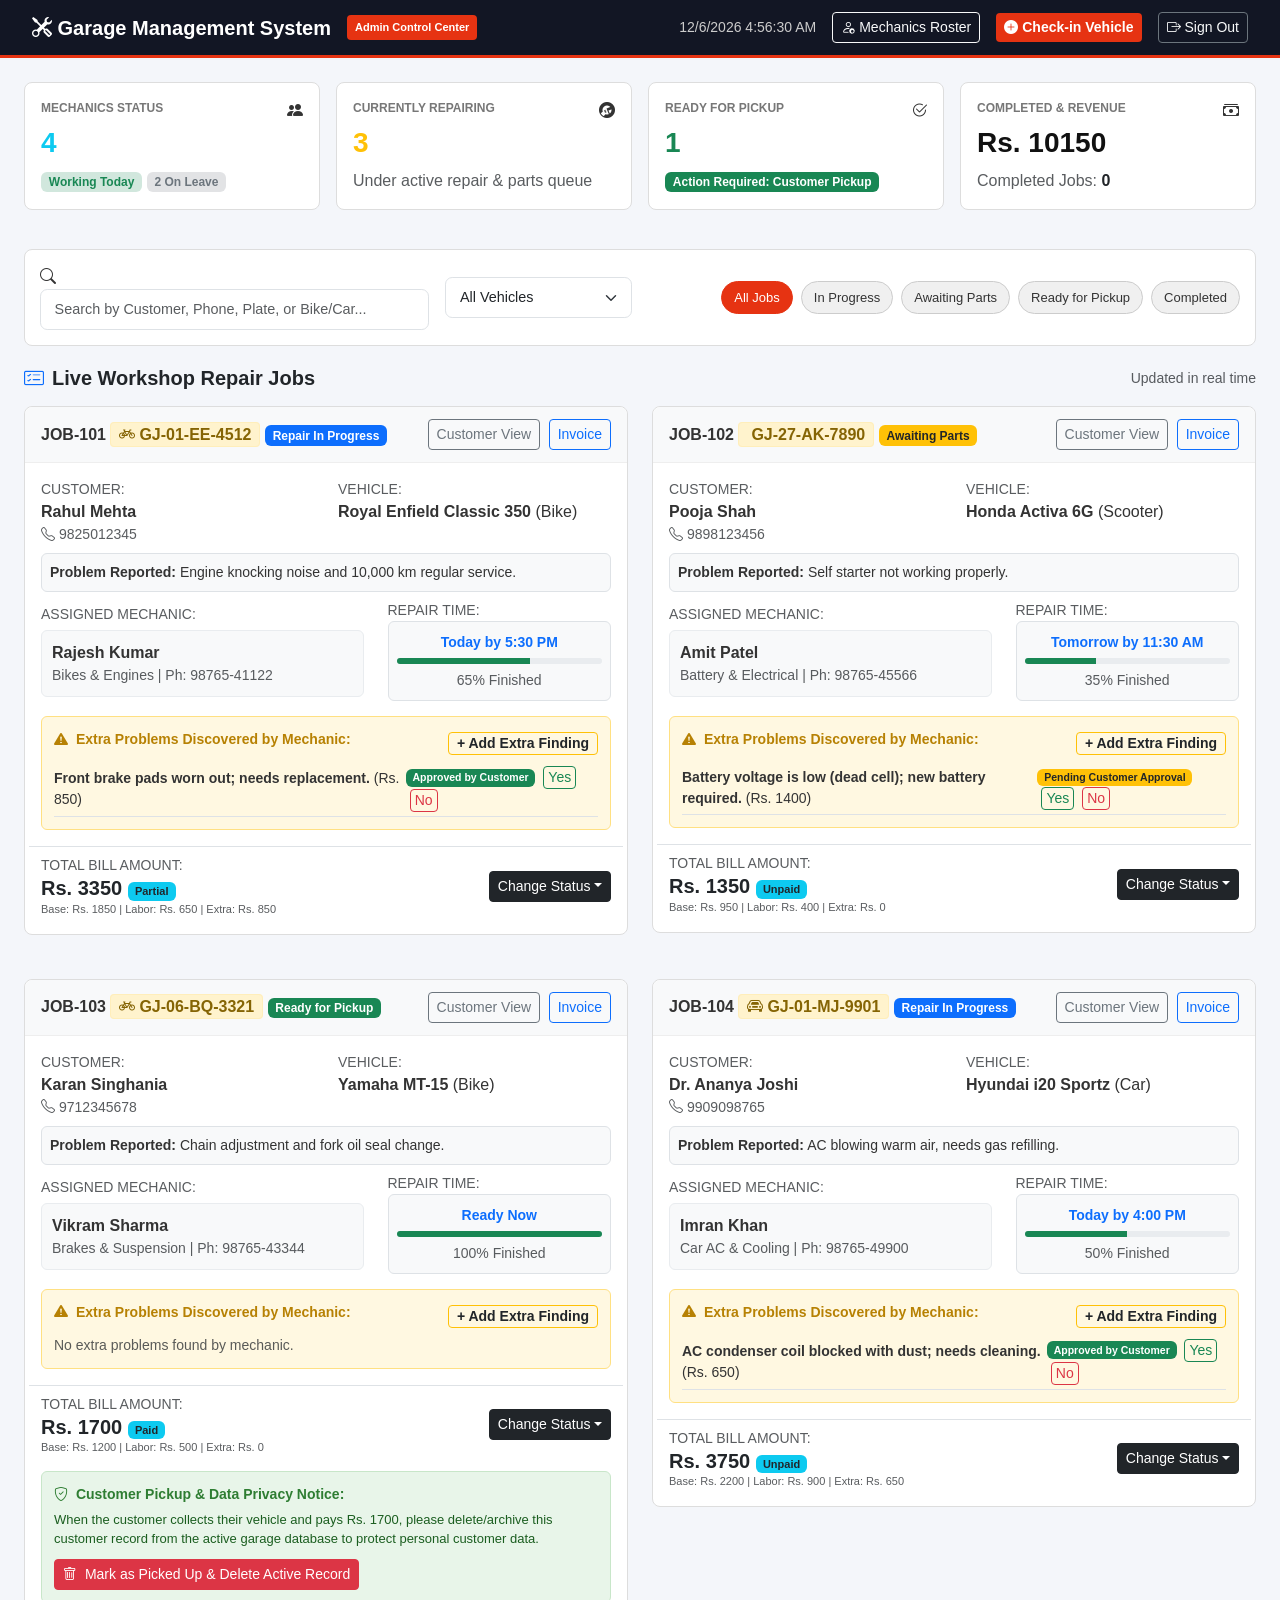
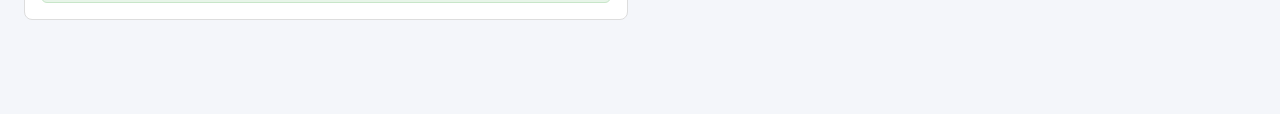
==== admin-dashboard.html @ 76012e6d "Add Admin Dashboard with repair tracking, mechanic roster, inspection findings, and privacy notice" ====
<!DOCTYPE html>
<html lang="en">
<head>
  <meta charset="UTF-8" />
  <meta name="viewport" content="width=device-width, initial-scale=1.0" />
  <title>Admin Dashboard – Garage Management System</title>

  <!-- Bootstrap 5 CSS -->
  <link
    href="https://cdn.jsdelivr.net/npm/bootstrap@5.3.3/dist/css/bootstrap.min.css"
    rel="stylesheet"
    crossorigin="anonymous"
  />
  <!-- Bootstrap Icons -->
  <link
    href="https://cdn.jsdelivr.net/npm/bootstrap-icons@1.11.3/font/bootstrap-icons.min.css"
    rel="stylesheet"
  />

  <!-- Shared Style and Dashboard Custom Style -->
  <link rel="stylesheet" href="style.css" />
  <link rel="stylesheet" href="dashboard.css" />
</head>

<body class="dashboard-body">

  <!-- ════ TOP NAVIGATION ════ -->
  <header class="gms-navbar sticky-top">
    <div class="container-fluid d-flex flex-wrap align-items-center justify-content-between gap-3">
      
      <div class="d-flex align-items-center gap-3">
        <a href="admin-dashboard.html" class="gms-navbar-brand">
          <i class="bi bi-tools" aria-hidden="true"></i>
          <span>Garage Management System</span>
        </a>
        <span class="admin-badge">Admin Control Center</span>
      </div>

      <div class="d-flex align-items-center gap-3 flex-wrap">
        <div class="gms-live-clock" id="liveClock">
          <i class="bi bi-clock me-1"></i>Loading clock...
        </div>

        <button class="btn btn-sm btn-outline-light d-flex align-items-center gap-1" onclick="openMechanicsModal()">
          <i class="bi bi-person-gear"></i>
          <span>Mechanics Roster</span>
        </button>

        <button class="btn btn-sm btn-gms d-flex align-items-center gap-1" data-bs-toggle="modal" data-bs-target="#checkinModal">
          <i class="bi bi-plus-circle-fill"></i>
          <span>Check-in Vehicle</span>
        </button>

        <a href="signin.html" class="btn btn-sm btn-outline-danger text-light border-secondary" title="Sign Out">
          <i class="bi bi-box-arrow-right me-1"></i>Sign Out
        </a>
      </div>

    </div>
  </header>

  <!-- ════ MAIN DASHBOARD CONTENT ════ -->
  <main class="container-fluid px-3 px-md-4 pt-4">

    <!-- ── KPI METRICS ROW ── -->
    <section class="row g-3 mb-4">
      
      <!-- Metric 1: Mechanics on Duty / Leave -->
      <div class="col-12 col-sm-6 col-xl-3">
        <div class="stat-card stat-mechanic">
          <div class="d-flex justify-content-between align-items-start">
            <div>
              <div class="stat-title">Mechanics Status</div>
              <div class="stat-value text-info" id="statMechanicsWorking">0</div>
              <div class="stat-subtext text-muted">
                <span class="badge bg-success-subtle text-success">Working Today</span>
                <span class="badge bg-secondary-subtle text-secondary" id="leaveBadge"><span id="statMechanicsLeave">0</span> On Leave</span>
              </div>
            </div>
            <div class="stat-icon-wrap icon-mechanic">
              <i class="bi bi-people-fill"></i>
            </div>
          </div>
        </div>
      </div>

      <!-- Metric 2: Vehicles Currently Repairing -->
      <div class="col-12 col-sm-6 col-xl-3">
        <div class="stat-card stat-repairing">
          <div class="d-flex justify-content-between align-items-start">
            <div>
              <div class="stat-title">Currently Repairing</div>
              <div class="stat-value text-warning" id="statRepairingCount">0</div>
              <div class="stat-subtext text-muted">
                <span>Under active repair & parts queue</span>
              </div>
            </div>
            <div class="stat-icon-wrap icon-repairing">
              <i class="bi bi-wrench-adjustable-circle-fill"></i>
            </div>
          </div>
        </div>
      </div>

      <!-- Metric 3: Ready for Pickup -->
      <div class="col-12 col-sm-6 col-xl-3">
        <div class="stat-card stat-ready">
          <div class="d-flex justify-content-between align-items-start">
            <div>
              <div class="stat-title">Ready for Pickup</div>
              <div class="stat-value text-success" id="statReadyCount">0</div>
              <div class="stat-subtext text-muted">
                <span class="badge bg-success text-white">Action Required: Customer Pickup</span>
              </div>
            </div>
            <div class="stat-icon-wrap icon-ready">
              <i class="bi bi-check2-circle"></i>
            </div>
          </div>
        </div>
      </div>

      <!-- Metric 4: Completed Jobs & Revenue -->
      <div class="col-12 col-sm-6 col-xl-3">
        <div class="stat-card stat-completed">
          <div class="d-flex justify-content-between align-items-start">
            <div>
              <div class="stat-title">Completed & Revenue</div>
              <div class="stat-value text-purple" id="statTotalRevenue">₹0</div>
              <div class="stat-subtext text-muted">
                <span>Completed Jobs: <strong class="text-dark" id="statCompletedCount">0</strong></span>
              </div>
            </div>
            <div class="stat-icon-wrap icon-completed">
              <i class="bi bi-cash-stack"></i>
            </div>
          </div>
        </div>
      </div>

    </section>

    <!-- ── SEARCH & FILTER CONTROLS ── -->
    <section class="filter-card">
      <div class="row g-3 align-items-center">
        
        <!-- Live Search -->
        <div class="col-12 col-md-5 col-lg-4">
          <div class="search-input-wrap">
            <i class="bi bi-search"></i>
            <input
              type="text"
              id="searchInput"
              class="form-control"
              placeholder="Search by Customer, Phone, Plate, or Bike/Car..."
            />
          </div>
        </div>

        <!-- Vehicle Type Filter -->
        <div class="col-6 col-md-3 col-lg-2">
          <select id="vehicleTypeFilter" class="form-select">
            <option value="all">All Vehicles</option>
            <option value="Bike">Motorcycles / Bikes</option>
            <option value="Scooter">Scooters</option>
            <option value="Car">Cars</option>
          </select>
        </div>

        <!-- Status Filter Pills -->
        <div class="col-12 col-md-12 col-lg-6">
          <div class="d-flex flex-wrap gap-2 justify-content-lg-end">
            <button class="filter-btn active" data-status="all">All Jobs</button>
            <button class="filter-btn" data-status="repairing">In Progress</button>
            <button class="filter-btn" data-status="awaiting-parts">Awaiting Parts</button>
            <button class="filter-btn" data-status="ready">Ready for Pickup</button>
            <button class="filter-btn" data-status="completed">Completed</button>
          </div>
        </div>

      </div>
    </section>

    <!-- ── ACTIVE VEHICLE JOBS GRID ── -->
    <section>
      <div class="d-flex justify-content-between align-items-center mb-3">
        <h5 class="fw-bold text-dark mb-0">
          <i class="bi bi-card-checklist text-primary me-2"></i>Live Workshop Repair Jobs
        </h5>
        <span class="text-muted small">Updated in real time</span>
      </div>

      <div class="row" id="jobsContainer">
        <!-- Rendered dynamically by admin-dashboard.js -->
      </div>
    </section>

  </main>

  <!-- ════ MODAL: CHECK-IN NEW VEHICLE ════ -->
  <div class="modal fade" id="checkinModal" tabindex="-1" aria-labelledby="checkinModalLabel" aria-hidden="true">
    <div class="modal-dialog modal-lg modal-dialog-centered">
      <div class="modal-content">
        <div class="modal-header">
          <h5 class="modal-title fw-bold" id="checkinModalLabel">
            <i class="bi bi-plus-circle me-2 text-danger"></i>Check-in New Vehicle for Service
          </h5>
          <button type="button" class="btn-close" data-bs-dismiss="modal" aria-label="Close"></button>
        </div>
        <form id="newVehicleForm">
          <div class="modal-body p-4">
            
            <h6 class="fw-bold text-muted mb-3 border-bottom pb-2">1. CUSTOMER INFORMATION</h6>
            <div class="row g-3 mb-3">
              <div class="col-md-6">
                <label for="newCustomerName" class="form-label small fw-bold">Customer Full Name <span class="text-danger">*</span></label>
                <input type="text" class="form-control" id="newCustomerName" required placeholder="e.g. Ronak Tank" />
              </div>
              <div class="col-md-6">
                <label for="newCustomerPhone" class="form-label small fw-bold">Mobile Phone Number <span class="text-danger">*</span></label>
                <input type="tel" class="form-control" id="newCustomerPhone" required placeholder="e.g. 9876543210" maxlength="10" />
              </div>
            </div>

            <h6 class="fw-bold text-muted mb-3 border-bottom pb-2 mt-4">2. VEHICLE DETAILS</h6>
            <div class="row g-3 mb-3">
              <div class="col-md-4">
                <label for="newVehicleType" class="form-label small fw-bold">Vehicle Type <span class="text-danger">*</span></label>
                <select id="newVehicleType" class="form-select" required>
                  <option value="Bike">Motorcycle / Bike</option>
                  <option value="Scooter">Scooter</option>
                  <option value="Car">Car</option>
                </select>
              </div>
              <div class="col-md-4">
                <label for="newVehicleModel" class="form-label small fw-bold">Model & Make <span class="text-danger">*</span></label>
                <input type="text" class="form-control" id="newVehicleModel" required placeholder="e.g. Bajaj Pulsar NS200" />
              </div>
              <div class="col-md-4">
                <label for="newPlateNumber" class="form-label small fw-bold">Registration / Plate No. <span class="text-danger">*</span></label>
                <input type="text" class="form-control text-uppercase" id="newPlateNumber" required placeholder="e.g. GJ-01-AB-1234" />
              </div>
            </div>

            <div class="mb-3">
              <label for="newReportedIssue" class="form-label small fw-bold">Customer Reported Problem / Request <span class="text-danger">*</span></label>
              <textarea class="form-control" id="newReportedIssue" rows="2" required placeholder="Describe issue: e.g. Engine oil change, brake squeaking, general service..."></textarea>
            </div>

            <h6 class="fw-bold text-muted mb-3 border-bottom pb-2 mt-4">3. ASSIGN MECHANIC & ESTIMATES</h6>
            <div class="row g-3">
              <div class="col-md-6">
                <label for="mechanicSelect" class="form-label small fw-bold">Assign Dedicated Mechanic <span class="text-danger">*</span></label>
                <select id="mechanicSelect" class="form-select" required>
                  <!-- Populated dynamically -->
                </select>
              </div>
              <div class="col-md-6">
                <label for="newEstimatedDuration" class="form-label small fw-bold">Estimated Delivery Time / Date</label>
                <input type="text" class="form-control" id="newEstimatedDuration" placeholder="e.g. Today by 6:00 PM, Tomorrow 12 PM" />
              </div>
              <div class="col-md-6">
                <label for="newBaseCost" class="form-label small fw-bold">Estimated Parts / Service Base Cost (₹)</label>
                <input type="number" class="form-control" id="newBaseCost" value="800" min="0" />
              </div>
              <div class="col-md-6">
                <label for="newLaborCost" class="form-label small fw-bold">Estimated Labor Charges (₹)</label>
                <input type="number" class="form-control" id="newLaborCost" value="350" min="0" />
              </div>
            </div>

          </div>
          <div class="modal-footer bg-light">
            <button type="button" class="btn btn-secondary" data-bs-dismiss="modal">Cancel</button>
            <button type="submit" class="btn btn-gms">
              <i class="bi bi-check-circle me-1"></i>Check-in & Assign Job
            </button>
          </div>
        </form>
      </div>
    </div>
  </div>

  <!-- ════ MODAL: ADD UNEXPECTED MECHANIC FINDING (Requirement 2) ════ -->
  <div class="modal fade" id="addIssueModal" tabindex="-1" aria-labelledby="addIssueModalLabel" aria-hidden="true">
    <div class="modal-dialog modal-dialog-centered">
      <div class="modal-content">
        <div class="modal-header">
          <h5 class="modal-title fw-bold" id="addIssueModalLabel">
            <i class="bi bi-exclamation-triangle-fill text-warning me-2"></i>Report Extra Problem Discovered by Mechanic
          </h5>
          <button type="button" class="btn-close" data-bs-dismiss="modal" aria-label="Close"></button>
        </div>
        <form id="addIssueForm">
          <div class="modal-body p-4">
            <div class="alert alert-warning small mb-3">
              <strong>Notice:</strong> This feature allows you to notify the customer of unexpected defects found during inspection (not originally requested by customer).
            </div>

            <div class="mb-3">
              <small class="text-muted d-block">FOR JOB ID:</small>
              <span class="badge bg-dark fs-6" id="issueJobIdDisplay">JOB-101</span>
            </div>

            <div class="mb-3">
              <label for="issueDescription" class="form-label small fw-bold">Discovered Defect / Problem Description <span class="text-danger">*</span></label>
              <textarea class="form-control" id="issueDescription" rows="3" required placeholder="e.g. Front fork oil seal leaking; Rear tire puncture discovered; Clutch plates worn..."></textarea>
            </div>

            <div class="mb-3">
              <label for="issueCost" class="form-label small fw-bold">Estimated Additional Cost (₹)</label>
              <input type="number" class="form-control" id="issueCost" placeholder="e.g. 650" required min="0" />
            </div>

            <div class="mb-3">
              <label for="issueApproval" class="form-label small fw-bold">Customer Approval Status</label>
              <select id="issueApproval" class="form-select">
                <option value="pending">Pending Customer Approval</option>
                <option value="approved">Approved by Customer</option>
                <option value="declined">Customer Declined</option>
              </select>
            </div>

          </div>
          <div class="modal-footer bg-light">
            <button type="button" class="btn btn-secondary" data-bs-dismiss="modal">Cancel</button>
            <button type="submit" class="btn btn-warning fw-bold">
              <i class="bi bi-save me-1"></i>Save Inspection Finding
            </button>
          </div>
        </form>
      </div>
    </div>
  </div>

  <!-- ════ MODAL: MECHANICS ROSTER (Requirement 3) ════ -->
  <div class="modal fade" id="mechanicsModal" tabindex="-1" aria-labelledby="mechanicsModalLabel" aria-hidden="true">
    <div class="modal-dialog modal-lg modal-dialog-centered">
      <div class="modal-content">
        <div class="modal-header">
          <h5 class="modal-title fw-bold" id="mechanicsModalLabel">
            <i class="bi bi-people-fill text-info me-2"></i>Garage Mechanics Management & Duty Status
          </h5>
          <button type="button" class="btn-close" data-bs-dismiss="modal" aria-label="Close"></button>
        </div>
        <div class="modal-body p-4">
          <p class="text-muted small mb-3">
            Track which mechanics are currently available on the workshop floor vs those on leave. You can toggle their status at any time.
          </p>
          <div class="table-responsive">
            <table class="table align-middle">
              <thead class="table-light">
                <tr>
                  <th>Mechanic</th>
                  <th>Specialty</th>
                  <th>Duty Status</th>
                  <th>Current Load</th>
                  <th class="text-end">Action</th>
                </tr>
              </thead>
              <tbody id="mechanicsListContainer">
                <!-- Populated dynamically -->
              </tbody>
            </table>
          </div>
        </div>
        <div class="modal-footer bg-light">
          <button type="button" class="btn btn-secondary" data-bs-dismiss="modal">Close</button>
        </div>
      </div>
    </div>
  </div>

  <!-- ════ MODAL: INVOICE GENERATOR (Requirement 5) ════ -->
  <div class="modal fade" id="invoiceModal" tabindex="-1" aria-labelledby="invoiceModalLabel" aria-hidden="true">
    <div class="modal-dialog modal-lg modal-dialog-centered">
      <div class="modal-content">
        <div class="modal-header">
          <h5 class="modal-title fw-bold" id="invoiceModalLabel">
            <i class="bi bi-receipt text-danger me-2"></i>Repair Bill & Invoice Summary
          </h5>
          <button type="button" class="btn-close" data-bs-dismiss="modal" aria-label="Close"></button>
        </div>
        <div class="modal-body p-4" id="invoiceModalContent">
          <!-- Populated dynamically -->
        </div>
        <div class="modal-footer bg-light">
          <button type="button" class="btn btn-secondary" data-bs-dismiss="modal">Close</button>
          <button type="button" class="btn btn-dark" onclick="window.print()">
            <i class="bi bi-printer me-1"></i>Print Invoice
          </button>
        </div>
      </div>
    </div>
  </div>

  <!-- ════ MODAL: CUSTOMER VIEW PREVIEW ════ -->
  <div class="modal fade" id="customerViewModal" tabindex="-1" aria-labelledby="customerViewModalLabel" aria-hidden="true">
    <div class="modal-dialog modal-dialog-centered">
      <div class="modal-content">
        <div class="modal-header">
          <h5 class="modal-title fw-bold" id="customerViewModalLabel">
            <i class="bi bi-phone text-primary me-2"></i>Customer Live Tracking View
          </h5>
          <button type="button" class="btn-close" data-bs-dismiss="modal" aria-label="Close"></button>
        </div>
        <div class="modal-body p-4 bg-light" id="customerViewContent">
          <!-- Populated dynamically -->
        </div>
        <div class="modal-footer bg-light">
          <button type="button" class="btn btn-secondary" data-bs-dismiss="modal">Close Preview</button>
        </div>
      </div>
    </div>
  </div>

  <!-- Bootstrap 5 JS Bundle -->
  <script
    src="https://cdn.jsdelivr.net/npm/bootstrap@5.3.3/dist/js/bootstrap.bundle.min.js"
    crossorigin="anonymous"
  ></script>

  <!-- Admin Dashboard Logic -->
  <script src="admin-dashboard.js"></script>

</body>
</html>
---- style.css ----
/* ================================================================
   style.css — Garage Management System
   Shared stylesheet for signup.html and signin.html
   ================================================================

   TABLE OF CONTENTS
   -----------------
   1.  Design Tokens (CSS Variables)
   2.  Base / Body
   3.  Hero Banner
   4.  Accent Bar
   5.  Card
   6.  Form Controls (labels, inputs, selects)
   7.  Eye Toggle Button (show/hide password)
   8.  Primary Button (.btn-gms-primary)
   9.  Checkbox Styles
   10. Inline Validation (field-invalid / field-valid)
   11. Success Screen (.gms-success)
   12. Section Divider Label         [signup only]
   13. Role Pill Selector            [signup only]
   14. Role Description Box          [signup only]
   15. Sign-in Footer Link           [signup only]
   16. Card Title & Subtitle         [signin only]
   17. Role Tab Switcher             [signin only]
   18. Divider ("or" line)           [signin only]
   19. Forgot Password Link          [signin only]
   20. Sign-up Footer Link           [signin only]
   21. Error Alert Banner            [signin only]
   22. Success Icon Colours          [signin only]
   23. Page Footer                   [signin only]
   24. Responsive Overrides
================================================================ */


/* ================================================================
   1. DESIGN TOKENS
   All brand colours and shared values in one place.
   Change a value here and it updates everywhere.
================================================================ */
:root {
  --gms-primary:    #e63312;            /* engine-red – main brand colour   */
  --gms-primary-dk: #b5250d;            /* darker red for hover states       */
  --gms-dark:       #1a1a2e;            /* deep navy – hero background       */
  --gms-surface:    #f4f6f9;            /* light grey page background        */
  --gms-card:       #ffffff;            /* white card background             */
  --gms-muted:      #6c757d;            /* muted grey for helper text        */
  --gms-border:     #dee2e6;            /* default input border colour       */
  --gms-focus:      rgba(230, 51, 18, 0.25); /* red focus ring shadow       */
}


/* ================================================================
   2. BASE / BODY
================================================================ */
body {
  background-color: var(--gms-surface);
  font-family: 'Segoe UI', system-ui, -apple-system, sans-serif;
  min-height: 100vh;
  display: flex;
  flex-direction: column;
}


/* ================================================================
   3. HERO BANNER
   Full-width dark gradient header shown on both pages.
================================================================ */
.gms-hero {
  background: linear-gradient(135deg, var(--gms-dark) 0%, #16213e 60%, #0f3460 100%);
  color: #fff;
  padding: 2.5rem 1rem 2rem;
  text-align: center;
  position: relative;
  overflow: hidden;
}

/* Subtle tyre-tread diagonal texture overlay */
.gms-hero::before {
  content: '';
  position: absolute;
  inset: 0;
  background-image: repeating-linear-gradient(
    45deg,
    rgba(255,255,255,.03) 0px,
    rgba(255,255,255,.03) 2px,
    transparent 2px,
    transparent 12px
  );
  pointer-events: none;
}

.gms-hero .gms-logo-icon {
  font-size: 3rem;
  color: var(--gms-primary);
  filter: drop-shadow(0 2px 6px rgba(230,51,18,.4));
}

.gms-hero h1 {
  font-size: 1.75rem;
  font-weight: 700;
  letter-spacing: .5px;
  margin-bottom: .35rem;
}

.gms-hero p {
  font-size: .95rem;
  color: rgba(255,255,255,.75);
  margin-bottom: 0;
}


/* ================================================================
   4. ACCENT BAR
   Thin red gradient strip that sits directly below the hero.
================================================================ */
.gms-accent-bar {
  height: 4px;
  background: linear-gradient(90deg, var(--gms-primary), #ff6b47);
}


/* ================================================================
   5. CARD
   White rounded panel that wraps the form content.
================================================================ */
.gms-card {
  background: var(--gms-card);
  border-radius: .75rem;
  box-shadow: 0 4px 24px rgba(0,0,0,.09);
  padding: 2.25rem 2rem;
}


/* ================================================================
   6. FORM CONTROLS
   Overrides Bootstrap defaults with brand focus ring and sizing.
================================================================ */
.form-label {
  font-size: .875rem;
  font-weight: 600;
  color: #343a40;
  margin-bottom: .3rem;
}

.form-control,
.form-select {
  border-color: var(--gms-border);
  border-radius: .45rem;
  font-size: .9rem;
  padding: .55rem .85rem;
  transition: border-color .2s, box-shadow .2s;
}

/* Brand-coloured focus ring */
.form-control:focus,
.form-select:focus {
  border-color: var(--gms-primary);
  box-shadow: 0 0 0 3px var(--gms-focus);
  outline: none;
}

/* Keep focused input on top of the eye-button inside input-group */
.input-group .form-control:focus {
  z-index: 3;
}


/* ================================================================
   7. EYE TOGGLE BUTTON
   The show/hide password button attached to password inputs.
================================================================ */
.btn-eye {
  border: 1px solid var(--gms-border);
  border-left: none;
  background: #fff;
  color: var(--gms-muted);
  border-radius: 0 .45rem .45rem 0;
  padding: 0 .75rem;
  cursor: pointer;
  transition: color .2s;
}

.btn-eye:hover { color: var(--gms-primary); }

.btn-eye:focus {
  outline: 2px solid var(--gms-primary);
  outline-offset: 1px;
  z-index: 4;
}


/* ================================================================
   8. PRIMARY BUTTON (.btn-gms-primary)
   Used for "Create Account" and "Sign In" submit buttons.
================================================================ */
.btn-gms-primary {
  background: var(--gms-primary);
  border: none;
  color: #fff;
  font-weight: 700;
  letter-spacing: .4px;
  padding: .7rem 1.5rem;
  border-radius: .45rem;
  transition: background .2s, transform .1s, box-shadow .2s;
  width: 100%;
  display: block;
  text-align: center;
}

.btn-gms-primary:hover {
  background: var(--gms-primary-dk);
  box-shadow: 0 4px 14px rgba(230,51,18,.35);
  transform: translateY(-1px);
}

.btn-gms-primary:active {
  transform: translateY(0);
}

.btn-gms-primary:focus-visible {
  outline: 3px solid var(--gms-focus);
  outline-offset: 2px;
}

.btn-gms-primary:disabled {
  background: #ccc;
  cursor: not-allowed;
  box-shadow: none;
  transform: none;
}


/* ================================================================
   9. CHECKBOX STYLES
   Applied to Terms checkbox (signup) and Remember Me (signin).
================================================================ */
.form-check-input:checked {
  background-color: var(--gms-primary);
  border-color: var(--gms-primary);
}

.form-check-input:focus {
  box-shadow: 0 0 0 3px var(--gms-focus);
}


/* ================================================================
   10. INLINE VALIDATION
   .field-invalid — shows error message, red border
   .field-valid   — shows green border on success
================================================================ */
.invalid-feedback {
  font-size: .8rem;
  display: none;           /* hidden by default, JS adds .field-invalid */
}

/* Show error message */
.field-invalid .invalid-feedback  { display: block; }

/* Red borders on invalid fields */
.field-invalid .form-control,
.field-invalid .form-select       { border-color: #dc3545; }
.field-invalid .btn-eye           { border-color: #dc3545; }
.field-invalid .form-check-input  { border-color: #dc3545; }

/* Green border on valid fields */
.field-valid .form-control,
.field-valid .form-select         { border-color: #198754; }


/* ================================================================
   11. SUCCESS SCREEN (.gms-success)
   Replaces the form after successful submission on both pages.
================================================================ */
.gms-success {
  display: none;          /* shown by JS after successful submit */
  text-align: center;
  padding: 2rem 1rem;
}

.gms-success .success-icon {
  font-size: 3.5rem;
}


/* ================================================================
   12. SECTION DIVIDER LABEL        [signup.html only]
   Small ALL-CAPS label that separates form sections.
================================================================ */
.gms-section-label {
  font-size: .7rem;
  font-weight: 700;
  letter-spacing: 1.5px;
  text-transform: uppercase;
  color: var(--gms-muted);
  border-bottom: 1px solid var(--gms-border);
  padding-bottom: .4rem;
  margin-bottom: 1rem;
}


/* ================================================================
   13. ROLE PILL SELECTOR            [signup.html only]
   Radio buttons styled as clickable pill/chip toggles.
================================================================ */
.role-group {
  display: flex;
  gap: .6rem;
  flex-wrap: wrap;
}

/* Hide the actual radio input visually */
.role-group input[type="radio"] {
  position: absolute;
  opacity: 0;
  width: 0;
  height: 0;
}

/* The visible pill label */
.role-group label {
  cursor: pointer;
  padding: .5rem 1.3rem;
  border: 1.5px solid var(--gms-border);
  border-radius: 2rem;
  font-size: .875rem;
  font-weight: 600;
  color: var(--gms-muted);
  background: #fff;
  transition: all .2s;
  user-select: none;
}

/* Active/selected pill */
.role-group input[type="radio"]:checked + label {
  background: var(--gms-primary);
  border-color: var(--gms-primary);
  color: #fff;
  box-shadow: 0 2px 8px rgba(230,51,18,.3);
}

/* Hover state */
.role-group label:hover {
  border-color: var(--gms-primary);
  color: var(--gms-primary);
}

/* Keyboard focus ring on the pill */
.role-group input[type="radio"]:focus-visible + label {
  outline: 2px solid var(--gms-primary);
  outline-offset: 2px;
}


/* ================================================================
   14. ROLE DESCRIPTION BOX          [signup.html only]
   Short description shown below the pills after role selection.
================================================================ */
.role-desc {
  font-size: .8rem;
  color: var(--gms-muted);
  background: #f8f9fa;
  border-left: 3px solid var(--gms-primary);
  border-radius: 0 .35rem .35rem 0;
  padding: .5rem .75rem;
  margin-top: .6rem;
  display: none;           /* shown by JS when a role is selected */
}

.role-desc.visible {
  display: block;
}


/* ================================================================
   15. SIGN-IN FOOTER LINK           [signup.html only]
   "Already have an account? Sign in here" line at the bottom.
================================================================ */
.signin-link {
  font-size: .875rem;
  text-align: center;
  color: var(--gms-muted);
}

.signin-link a {
  color: var(--gms-primary);
  font-weight: 600;
  text-decoration: none;
}

.signin-link a:hover { text-decoration: underline; }

.signin-link a:focus-visible {
  outline: 2px solid var(--gms-primary);
  outline-offset: 2px;
  border-radius: 2px;
}


/* ================================================================
   16. CARD TITLE & SUBTITLE         [signin.html only]
   "Welcome Back" heading and helper text inside the card.
================================================================ */
.gms-card-title {
  font-size: 1.35rem;
  font-weight: 700;
  color: var(--gms-dark);
  margin-bottom: .25rem;
}

.gms-card-sub {
  font-size: .875rem;
  color: var(--gms-muted);
  margin-bottom: 1.75rem;
}


/* ================================================================
   17. ROLE TAB SWITCHER             [signin.html only]
   Admin / Customer tab bar at the top of the sign-in form.
================================================================ */
.role-tabs {
  display: flex;
  border: 1.5px solid var(--gms-border);
  border-radius: .5rem;
  overflow: hidden;
  margin-bottom: 1.75rem;
}

.role-tab-btn {
  flex: 1;
  padding: .55rem .5rem;
  border: none;
  background: #fff;
  font-size: .875rem;
  font-weight: 600;
  color: var(--gms-muted);
  cursor: pointer;
  transition: background .2s, color .2s;
  display: flex;
  align-items: center;
  justify-content: center;
  gap: .4rem;
}

/* Divider between the two tabs */
.role-tab-btn:not(:last-child) {
  border-right: 1.5px solid var(--gms-border);
}

/* Active / selected tab */
.role-tab-btn.active {
  background: var(--gms-primary);
  color: #fff;
}

/* Hover on inactive tab */
.role-tab-btn:hover:not(.active) {
  background: #fff3f1;
  color: var(--gms-primary);
}

/* Keyboard focus ring */
.role-tab-btn:focus-visible {
  outline: 2px solid var(--gms-primary);
  outline-offset: -2px;
}


/* ================================================================
   18. DIVIDER ("or" LINE)           [signin.html only]
   Horizontal rule with centred text between button and footer link.
================================================================ */
.gms-divider {
  display: flex;
  align-items: center;
  gap: .75rem;
  color: var(--gms-muted);
  font-size: .8rem;
  margin: 1.4rem 0;
}

.gms-divider::before,
.gms-divider::after {
  content: '';
  flex: 1;
  height: 1px;
  background: var(--gms-border);
}


/* ================================================================
   19. FORGOT PASSWORD LINK          [signin.html only]
================================================================ */
.forgot-link {
  font-size: .8rem;
  color: var(--gms-primary);
  text-decoration: none;
  font-weight: 600;
}

.forgot-link:hover { text-decoration: underline; }

.forgot-link:focus-visible {
  outline: 2px solid var(--gms-primary);
  outline-offset: 2px;
  border-radius: 2px;
}


/* ================================================================
   20. SIGN-UP FOOTER LINK           [signin.html only]
   "Don't have an account? Create one here" line.
================================================================ */
.signup-link {
  font-size: .875rem;
  text-align: center;
  color: var(--gms-muted);
}

.signup-link a {
  color: var(--gms-primary);
  font-weight: 600;
  text-decoration: none;
}

.signup-link a:hover { text-decoration: underline; }

.signup-link a:focus-visible {
  outline: 2px solid var(--gms-primary);
  outline-offset: 2px;
  border-radius: 2px;
}


/* ================================================================
   21. ERROR ALERT BANNER            [signin.html only]
   Red banner shown when login credentials don't match.
================================================================ */
.gms-alert {
  display: none;           /* shown by JS on login failure */
  border-radius: .45rem;
  font-size: .875rem;
  padding: .75rem 1rem;
  margin-bottom: 1.25rem;
  border-left: 4px solid #dc3545;
  background: #fff5f5;
  color: #842029;
}

.gms-alert.visible {
  display: flex;
  align-items: center;
  gap: .5rem;
}


/* ================================================================
   22. SUCCESS ICON COLOURS          [signin.html only]
   Admin gets brand red; Customer gets Bootstrap blue.
================================================================ */
.gms-success .admin-icon    { color: var(--gms-primary); }
.gms-success .customer-icon { color: #0d6efd; }


/* ================================================================
   23. PAGE FOOTER                   [signin.html only]
   Copyright bar pinned to the bottom of the page.
================================================================ */
footer {
  margin-top: auto;
  padding: 1.25rem;
  text-align: center;
  font-size: .8rem;
  color: var(--gms-muted);
}


/* ================================================================
   24. RESPONSIVE OVERRIDES
   Small-screen adjustments applied to both pages.
================================================================ */
@media (max-width: 575.98px) {
  /* Tighter card padding on phones */
  .gms-card {
    padding: 1.5rem 1.25rem;
  }
}
---- dashboard.css ----
/* ================================================================
   dashboard.css - Simple and Basic Styles for Admin Dashboard
   All complex CSS removed. Uses only basic CSS properties.
   ================================================================ */

/* Page Background */
body.dashboard-body {
  background-color: #f4f6fa;
  font-family: Arial, sans-serif;
  color: #333333;
  margin: 0;
  padding-bottom: 50px;
}

/* Navigation Bar */
.gms-navbar {
  background-color: #121624;
  border-bottom: 3px solid #e63312; /* Red accent line */
  padding: 12px 20px;
}

.gms-navbar-brand {
  color: #ffffff;
  font-size: 20px;
  font-weight: bold;
  text-decoration: none;
}

.gms-navbar-brand:hover {
  color: #ffffff;
}

.admin-badge {
  background-color: #e63312;
  color: #ffffff;
  font-size: 11px;
  font-weight: bold;
  padding: 4px 8px;
  border-radius: 4px;
}

.gms-live-clock {
  color: #cccccc;
  font-size: 14px;
}

/* Stat KPI Cards (Top 4 summary boxes) */
.stat-card {
  background-color: #ffffff;
  border: 1px solid #dddddd;
  border-radius: 8px;
  padding: 16px;
  margin-bottom: 15px;
}

.stat-title {
  font-size: 12px;
  font-weight: bold;
  color: #777777;
  text-transform: uppercase;
}

.stat-value {
  font-size: 28px;
  font-weight: bold;
  color: #111111;
  margin: 5px 0;
}

/* Filter and Search Box */
.filter-card {
  background-color: #ffffff;
  border: 1px solid #dddddd;
  border-radius: 8px;
  padding: 15px;
  margin-bottom: 20px;
}

/* Filter buttons */
.filter-btn {
  background-color: #f0f0f0;
  border: 1px solid #cccccc;
  color: #333333;
  padding: 6px 12px;
  border-radius: 20px;
  font-size: 13px;
  cursor: pointer;
}

.filter-btn:hover {
  background-color: #e0e0e0;
}

.filter-btn.active {
  background-color: #e63312;
  border-color: #e63312;
  color: #ffffff;
}

/* Job Cards (Each vehicle box) */
.job-card {
  background-color: #ffffff;
  border: 1px solid #dddddd;
  border-radius: 8px;
  margin-bottom: 20px;
}

.job-header {
  background-color: #f8f9fa;
  border-bottom: 1px solid #eeeeee;
  padding: 12px 16px;
  border-top-left-radius: 8px;
  border-top-right-radius: 8px;
}

.job-body {
  padding: 16px;
}

/* Vehicle Number Plate Badge */
.plate-badge {
  background-color: #fff3cd;
  border: 1px solid #ffeeba;
  color: #856404;
  font-weight: bold;
  padding: 3px 8px;
  border-radius: 4px;
}

/* Mechanic Info Box */
.mechanic-assigned-box {
  background-color: #f8f9fa;
  border: 1px solid #e9ecef;
  border-radius: 6px;
  padding: 10px;
  margin-top: 5px;
}

/* Extra Discovered Problems Box (Amber colored alert box) */
.discovered-issue-box {
  background-color: #fff8e1;
  border: 1px solid #ffe082;
  border-radius: 6px;
  padding: 12px;
  margin-top: 15px;
}

.discovered-issue-title {
  font-weight: bold;
  color: #b78103;
  font-size: 14px;
  margin-bottom: 8px;
}

/* Customer Pickup & Privacy Notice Box (Green colored alert box) */
.pickup-notice-box {
  background-color: #e8f5e9;
  border: 1px solid #c8e6c9;
  border-radius: 6px;
  padding: 12px;
  margin-top: 15px;
}

.pickup-notice-title {
  font-weight: bold;
  color: #2e7d32;
  font-size: 14px;
  margin-bottom: 5px;
}

.pickup-notice-text {
  font-size: 13px;
  color: #1b5e20;
  margin-bottom: 10px;
}

/* Main Brand Button */
.btn-gms {
  background-color: #e63312;
  color: #ffffff;
  border: none;
  font-weight: bold;
}

.btn-gms:hover {
  background-color: #b5250d;
  color: #ffffff;
}
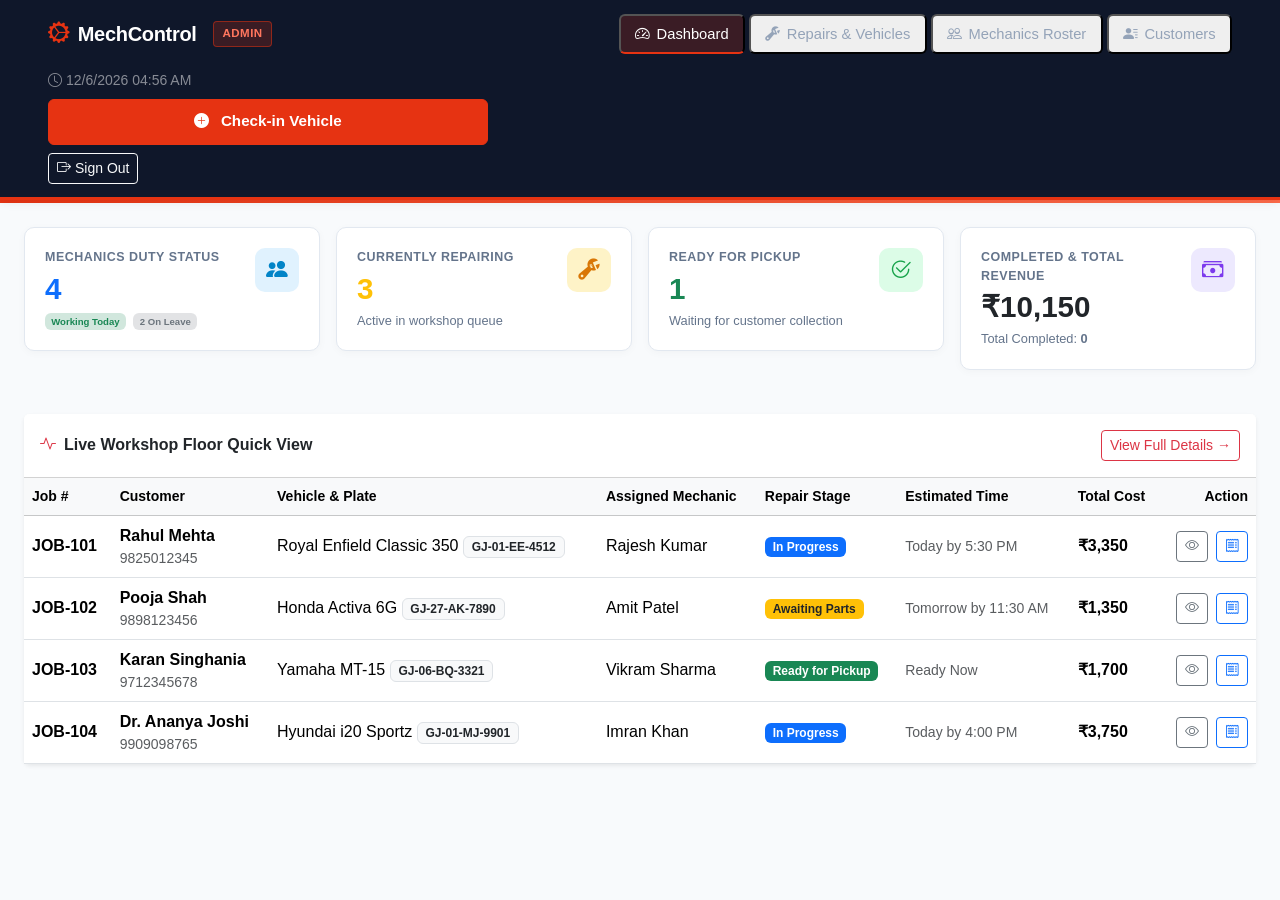
==== commit b24485b1: "Rebrand to MechControl: Unify Admin Dashboard, integrate Customer Portal, improve design consistency" ====
--- a/admin-dashboard.html
+++ b/admin-dashboard.html
@@ -3,7 +3,7 @@
 <head>
   <meta charset="UTF-8" />
   <meta name="viewport" content="width=device-width, initial-scale=1.0" />
-  <title>Admin Dashboard – Garage Management System</title>
+  <title>Admin Dashboard – MechControl</title>
 
   <!-- Bootstrap 5 CSS -->
   <link
@@ -17,195 +17,272 @@
     rel="stylesheet"
   />
 
-  <!-- Shared Style and Dashboard Custom Style -->
+  <!-- Shared Style & Admin Custom Style -->
   <link rel="stylesheet" href="style.css" />
-  <link rel="stylesheet" href="dashboard.css" />
+  <link rel="stylesheet" href="admin-dashboard.css" />
 </head>
 
-<body class="dashboard-body">
-
-  <!-- ════ TOP NAVIGATION ════ -->
-  <header class="gms-navbar sticky-top">
-    <div class="container-fluid d-flex flex-wrap align-items-center justify-content-between gap-3">
+<body class="admin-body">
+
+  <!-- ════ TOP NAVBAR ════ -->
+  <header class="mc-navbar sticky-top">
+    <div class="container-fluid d-flex flex-wrap align-items-center justify-content-between gap-3 px-3 px-md-4">
       
+      <!-- Brand & Badge -->
       <div class="d-flex align-items-center gap-3">
-        <a href="admin-dashboard.html" class="gms-navbar-brand">
-          <i class="bi bi-tools" aria-hidden="true"></i>
-          <span>Garage Management System</span>
+        <a href="admin-dashboard.html" class="mc-brand">
+          <i class="bi bi-gear-wide-connected" aria-hidden="true"></i>
+          <span>MechControl</span>
         </a>
-        <span class="admin-badge">Admin Control Center</span>
-      </div>
-
-      <div class="d-flex align-items-center gap-3 flex-wrap">
-        <div class="gms-live-clock" id="liveClock">
-          <i class="bi bi-clock me-1"></i>Loading clock...
-        </div>
-
-        <button class="btn btn-sm btn-outline-light d-flex align-items-center gap-1" onclick="openMechanicsModal()">
-          <i class="bi bi-person-gear"></i>
-          <span>Mechanics Roster</span>
+        <span class="mc-brand-badge">Admin</span>
+      </div>
+
+      <!-- Navigation Tabs (Best of Friend's Design) -->
+      <nav class="d-flex align-items-center gap-1">
+        <button class="adm-tab-link active" onclick="switchAdminTab('dashboard')" id="tab-dashboard">
+          <i class="bi bi-speedometer2"></i> Dashboard
         </button>
-
-        <button class="btn btn-sm btn-gms d-flex align-items-center gap-1" data-bs-toggle="modal" data-bs-target="#checkinModal">
-          <i class="bi bi-plus-circle-fill"></i>
-          <span>Check-in Vehicle</span>
+        <button class="adm-tab-link" onclick="switchAdminTab('repairs')" id="tab-repairs">
+          <i class="bi bi-wrench-adjustable"></i> Repairs & Vehicles
         </button>
-
-        <a href="signin.html" class="btn btn-sm btn-outline-danger text-light border-secondary" title="Sign Out">
+        <button class="adm-tab-link" onclick="switchAdminTab('mechanics')" id="tab-mechanics">
+          <i class="bi bi-people"></i> Mechanics Roster
+        </button>
+        <button class="adm-tab-link" onclick="switchAdminTab('customers')" id="tab-customers">
+          <i class="bi bi-person-lines-fill"></i> Customers
+        </button>
+      </nav>
+
+      <!-- Action Buttons -->
+      <div class="d-flex align-items-center gap-2 flex-wrap">
+        <span class="text-white-50 small d-none d-lg-inline" id="liveClock">Loading...</span>
+        
+        <button class="btn btn-sm btn-mc-primary" data-bs-toggle="modal" data-bs-target="#checkinModal">
+          <i class="bi bi-plus-circle-fill me-1"></i>Check-in Vehicle
+        </button>
+
+        <a href="signin.html" class="btn btn-sm btn-outline-light" title="Sign Out">
           <i class="bi bi-box-arrow-right me-1"></i>Sign Out
         </a>
       </div>
 
     </div>
   </header>
-
-  <!-- ════ MAIN DASHBOARD CONTENT ════ -->
+  <div class="mc-accent-bar" role="presentation"></div>
+
+  <!-- ════ MAIN CONTAINER ════ -->
   <main class="container-fluid px-3 px-md-4 pt-4">
 
-    <!-- ── KPI METRICS ROW ── -->
-    <section class="row g-3 mb-4">
+    <!-- ── TAB 1: DASHBOARD OVERVIEW ── -->
+    <div id="section-dashboard" class="admin-tab-section active">
       
-      <!-- Metric 1: Mechanics on Duty / Leave -->
-      <div class="col-12 col-sm-6 col-xl-3">
-        <div class="stat-card stat-mechanic">
-          <div class="d-flex justify-content-between align-items-start">
-            <div>
-              <div class="stat-title">Mechanics Status</div>
-              <div class="stat-value text-info" id="statMechanicsWorking">0</div>
-              <div class="stat-subtext text-muted">
-                <span class="badge bg-success-subtle text-success">Working Today</span>
-                <span class="badge bg-secondary-subtle text-secondary" id="leaveBadge"><span id="statMechanicsLeave">0</span> On Leave</span>
-              </div>
-            </div>
-            <div class="stat-icon-wrap icon-mechanic">
-              <i class="bi bi-people-fill"></i>
-            </div>
-          </div>
-        </div>
-      </div>
-
-      <!-- Metric 2: Vehicles Currently Repairing -->
-      <div class="col-12 col-sm-6 col-xl-3">
-        <div class="stat-card stat-repairing">
-          <div class="d-flex justify-content-between align-items-start">
-            <div>
-              <div class="stat-title">Currently Repairing</div>
-              <div class="stat-value text-warning" id="statRepairingCount">0</div>
-              <div class="stat-subtext text-muted">
-                <span>Under active repair & parts queue</span>
-              </div>
-            </div>
-            <div class="stat-icon-wrap icon-repairing">
-              <i class="bi bi-wrench-adjustable-circle-fill"></i>
-            </div>
-          </div>
-        </div>
-      </div>
-
-      <!-- Metric 3: Ready for Pickup -->
-      <div class="col-12 col-sm-6 col-xl-3">
-        <div class="stat-card stat-ready">
-          <div class="d-flex justify-content-between align-items-start">
-            <div>
-              <div class="stat-title">Ready for Pickup</div>
-              <div class="stat-value text-success" id="statReadyCount">0</div>
-              <div class="stat-subtext text-muted">
-                <span class="badge bg-success text-white">Action Required: Customer Pickup</span>
-              </div>
-            </div>
-            <div class="stat-icon-wrap icon-ready">
-              <i class="bi bi-check2-circle"></i>
-            </div>
-          </div>
-        </div>
-      </div>
-
-      <!-- Metric 4: Completed Jobs & Revenue -->
-      <div class="col-12 col-sm-6 col-xl-3">
-        <div class="stat-card stat-completed">
-          <div class="d-flex justify-content-between align-items-start">
-            <div>
-              <div class="stat-title">Completed & Revenue</div>
-              <div class="stat-value text-purple" id="statTotalRevenue">₹0</div>
-              <div class="stat-subtext text-muted">
-                <span>Completed Jobs: <strong class="text-dark" id="statCompletedCount">0</strong></span>
-              </div>
-            </div>
-            <div class="stat-icon-wrap icon-completed">
-              <i class="bi bi-cash-stack"></i>
-            </div>
-          </div>
-        </div>
-      </div>
-
-    </section>
-
-    <!-- ── SEARCH & FILTER CONTROLS ── -->
-    <section class="filter-card">
-      <div class="row g-3 align-items-center">
+      <!-- KPI Metrics Row -->
+      <div class="row g-3 mb-4">
         
-        <!-- Live Search -->
-        <div class="col-12 col-md-5 col-lg-4">
-          <div class="search-input-wrap">
-            <i class="bi bi-search"></i>
-            <input
-              type="text"
-              id="searchInput"
-              class="form-control"
-              placeholder="Search by Customer, Phone, Plate, or Bike/Car..."
-            />
-          </div>
-        </div>
-
-        <!-- Vehicle Type Filter -->
-        <div class="col-6 col-md-3 col-lg-2">
-          <select id="vehicleTypeFilter" class="form-select">
-            <option value="all">All Vehicles</option>
-            <option value="Bike">Motorcycles / Bikes</option>
-            <option value="Scooter">Scooters</option>
-            <option value="Car">Cars</option>
-          </select>
-        </div>
-
-        <!-- Status Filter Pills -->
-        <div class="col-12 col-md-12 col-lg-6">
-          <div class="d-flex flex-wrap gap-2 justify-content-lg-end">
-            <button class="filter-btn active" data-status="all">All Jobs</button>
-            <button class="filter-btn" data-status="repairing">In Progress</button>
-            <button class="filter-btn" data-status="awaiting-parts">Awaiting Parts</button>
-            <button class="filter-btn" data-status="ready">Ready for Pickup</button>
-            <button class="filter-btn" data-status="completed">Completed</button>
-          </div>
-        </div>
-
-      </div>
-    </section>
-
-    <!-- ── ACTIVE VEHICLE JOBS GRID ── -->
-    <section>
-      <div class="d-flex justify-content-between align-items-center mb-3">
-        <h5 class="fw-bold text-dark mb-0">
-          <i class="bi bi-card-checklist text-primary me-2"></i>Live Workshop Repair Jobs
-        </h5>
-        <span class="text-muted small">Updated in real time</span>
-      </div>
-
+        <!-- Metric 1: Mechanics on Duty -->
+        <div class="col-12 col-sm-6 col-xl-3">
+          <div class="stat-box">
+            <div class="d-flex justify-content-between align-items-start">
+              <div>
+                <div class="stat-title">Mechanics Duty Status</div>
+                <div class="stat-number text-primary" id="statMechanicsWorking">0</div>
+                <p class="stat-desc">
+                  <span class="badge bg-success-subtle text-success">Working Today</span>
+                  <span class="badge bg-secondary-subtle text-secondary ms-1"><span id="statMechanicsLeave">0</span> On Leave</span>
+                </p>
+              </div>
+              <div class="stat-icon icon-blue"><i class="bi bi-people-fill"></i></div>
+            </div>
+          </div>
+        </div>
+
+        <!-- Metric 2: Under Repair -->
+        <div class="col-12 col-sm-6 col-xl-3">
+          <div class="stat-box">
+            <div class="d-flex justify-content-between align-items-start">
+              <div>
+                <div class="stat-title">Currently Repairing</div>
+                <div class="stat-number text-warning" id="statRepairingCount">0</div>
+                <p class="stat-desc">Active in workshop queue</p>
+              </div>
+              <div class="stat-icon icon-amber"><i class="bi bi-wrench-adjustable"></i></div>
+            </div>
+          </div>
+        </div>
+
+        <!-- Metric 3: Ready for Pickup -->
+        <div class="col-12 col-sm-6 col-xl-3">
+          <div class="stat-box">
+            <div class="d-flex justify-content-between align-items-start">
+              <div>
+                <div class="stat-title">Ready for Pickup</div>
+                <div class="stat-number text-success" id="statReadyCount">0</div>
+                <p class="stat-desc">Waiting for customer collection</p>
+              </div>
+              <div class="stat-icon icon-green"><i class="bi bi-check2-circle"></i></div>
+            </div>
+          </div>
+        </div>
+
+        <!-- Metric 4: Completed & Revenue -->
+        <div class="col-12 col-sm-6 col-xl-3">
+          <div class="stat-box">
+            <div class="d-flex justify-content-between align-items-start">
+              <div>
+                <div class="stat-title">Completed & Total Revenue</div>
+                <div class="stat-number text-dark" id="statTotalRevenue">₹0</div>
+                <p class="stat-desc">Total Completed: <strong id="statCompletedCount">0</strong></p>
+              </div>
+              <div class="stat-icon icon-purple"><i class="bi bi-cash-stack"></i></div>
+            </div>
+          </div>
+        </div>
+
+      </div>
+
+      <!-- Quick Recent Repairs Table Preview -->
+      <div class="card border-0 shadow-sm mb-4">
+        <div class="card-header bg-white py-3 d-flex justify-content-between align-items-center">
+          <h6 class="fw-bold mb-0 text-dark"><i class="bi bi-activity text-danger me-2"></i>Live Workshop Floor Quick View</h6>
+          <button class="btn btn-sm btn-outline-danger" onclick="switchAdminTab('repairs')">View Full Details &rarr;</button>
+        </div>
+        <div class="table-responsive">
+          <table class="table table-hover align-middle mb-0">
+            <thead class="table-light small">
+              <tr>
+                <th>Job #</th>
+                <th>Customer</th>
+                <th>Vehicle & Plate</th>
+                <th>Assigned Mechanic</th>
+                <th>Repair Stage</th>
+                <th>Estimated Time</th>
+                <th>Total Cost</th>
+                <th class="text-end">Action</th>
+              </tr>
+            </thead>
+            <tbody id="quickTableBody">
+              <!-- Populated by JS -->
+            </tbody>
+          </table>
+        </div>
+      </div>
+
+    </div>
+
+    <!-- ── TAB 2: FULL REPAIRS & VEHICLES TRACKING ── -->
+    <div id="section-repairs" class="admin-tab-section">
+      
+      <!-- Filter & Search Bar -->
+      <div class="filter-card">
+        <div class="row g-3 align-items-center">
+          <div class="col-12 col-md-5">
+            <div class="input-group">
+              <span class="input-group-text bg-light border-end-0"><i class="bi bi-search text-muted"></i></span>
+              <input
+                type="text"
+                id="searchInput"
+                class="form-control border-start-0"
+                placeholder="Search by Customer, Phone, Vehicle, or Plate..."
+              />
+            </div>
+          </div>
+
+          <div class="col-6 col-md-3">
+            <select id="vehicleTypeFilter" class="form-select">
+              <option value="all">All Vehicle Types</option>
+              <option value="Bike">Bikes & Motorcycles</option>
+              <option value="Scooter">Scooters</option>
+              <option value="Car">Cars</option>
+            </select>
+          </div>
+
+          <div class="col-12 col-md-4">
+            <div class="d-flex flex-wrap gap-2 justify-content-md-end">
+              <button class="filter-pill active" data-status="all">All</button>
+              <button class="filter-pill" data-status="repairing">In Progress</button>
+              <button class="filter-pill" data-status="awaiting-parts">Awaiting Parts</button>
+              <button class="filter-pill" data-status="ready">Ready for Pickup</button>
+              <button class="filter-pill" data-status="completed">Completed</button>
+            </div>
+          </div>
+        </div>
+      </div>
+
+      <!-- Main Vehicle Jobs Grid -->
       <div class="row" id="jobsContainer">
-        <!-- Rendered dynamically by admin-dashboard.js -->
-      </div>
-    </section>
+        <!-- Rendered dynamically -->
+      </div>
+
+    </div>
+
+    <!-- ── TAB 3: MECHANICS ROSTER (Requirement 3) ── -->
+    <div id="section-mechanics" class="admin-tab-section">
+      <div class="card border-0 shadow-sm mb-4">
+        <div class="card-header bg-white py-3 d-flex justify-content-between align-items-center">
+          <div>
+            <h6 class="fw-bold mb-0 text-dark"><i class="bi bi-person-gear text-primary me-2"></i>Workshop Mechanics Duty Management</h6>
+            <small class="text-muted">Control who is on duty today and track their active vehicle workload.</small>
+          </div>
+          <span class="badge bg-light text-dark border"><span id="mechanicDutySummary">0</span> Active Today</span>
+        </div>
+        <div class="table-responsive">
+          <table class="table table-hover align-middle mb-0">
+            <thead class="table-light small">
+              <tr>
+                <th>Mechanic Name</th>
+                <th>Specialty</th>
+                <th>Phone Number</th>
+                <th>Duty Status</th>
+                <th>Active Vehicles Load</th>
+                <th class="text-end">Change Duty</th>
+              </tr>
+            </thead>
+            <tbody id="mechanicsRosterBody">
+              <!-- Populated by JS -->
+            </tbody>
+          </table>
+        </div>
+      </div>
+    </div>
+
+    <!-- ── TAB 4: CUSTOMERS DIRECTORY ── -->
+    <div id="section-customers" class="admin-tab-section">
+      <div class="card border-0 shadow-sm mb-4">
+        <div class="card-header bg-white py-3">
+          <h6 class="fw-bold mb-0 text-dark"><i class="bi bi-people-fill text-success me-2"></i>Registered Customers Directory</h6>
+          <small class="text-muted">Contact details and vehicle service records.</small>
+        </div>
+        <div class="table-responsive">
+          <table class="table table-hover align-middle mb-0">
+            <thead class="table-light small">
+              <tr>
+                <th>Customer Name</th>
+                <th>Contact Phone</th>
+                <th>Registered Vehicle</th>
+                <th>Plate Number</th>
+                <th>Current Status</th>
+                <th class="text-end">Quick Contact</th>
+              </tr>
+            </thead>
+            <tbody id="customersDirectoryBody">
+              <!-- Populated by JS -->
+            </tbody>
+          </table>
+        </div>
+      </div>
+    </div>
 
   </main>
 
   <!-- ════ MODAL: CHECK-IN NEW VEHICLE ════ -->
-  <div class="modal fade" id="checkinModal" tabindex="-1" aria-labelledby="checkinModalLabel" aria-hidden="true">
+  <div class="modal fade" id="checkinModal" tabindex="-1" aria-hidden="true">
     <div class="modal-dialog modal-lg modal-dialog-centered">
-      <div class="modal-content">
-        <div class="modal-header">
-          <h5 class="modal-title fw-bold" id="checkinModalLabel">
-            <i class="bi bi-plus-circle me-2 text-danger"></i>Check-in New Vehicle for Service
+      <div class="modal-content border-0 shadow">
+        <div class="modal-header bg-dark text-white">
+          <h5 class="modal-title fw-bold">
+            <i class="bi bi-plus-circle text-danger me-2"></i>Check-in Vehicle for Repair
           </h5>
-          <button type="button" class="btn-close" data-bs-dismiss="modal" aria-label="Close"></button>
+          <button type="button" class="btn-close btn-close-white" data-bs-dismiss="modal"></button>
         </div>
         <form id="newVehicleForm">
           <div class="modal-body p-4">
@@ -213,11 +290,11 @@
             <h6 class="fw-bold text-muted mb-3 border-bottom pb-2">1. CUSTOMER INFORMATION</h6>
             <div class="row g-3 mb-3">
               <div class="col-md-6">
-                <label for="newCustomerName" class="form-label small fw-bold">Customer Full Name <span class="text-danger">*</span></label>
+                <label class="form-label small fw-bold">Customer Full Name <span class="text-danger">*</span></label>
                 <input type="text" class="form-control" id="newCustomerName" required placeholder="e.g. Ronak Tank" />
               </div>
               <div class="col-md-6">
-                <label for="newCustomerPhone" class="form-label small fw-bold">Mobile Phone Number <span class="text-danger">*</span></label>
+                <label class="form-label small fw-bold">Mobile Phone <span class="text-danger">*</span></label>
                 <input type="tel" class="form-control" id="newCustomerPhone" required placeholder="e.g. 9876543210" maxlength="10" />
               </div>
             </div>
@@ -225,7 +302,7 @@
             <h6 class="fw-bold text-muted mb-3 border-bottom pb-2 mt-4">2. VEHICLE DETAILS</h6>
             <div class="row g-3 mb-3">
               <div class="col-md-4">
-                <label for="newVehicleType" class="form-label small fw-bold">Vehicle Type <span class="text-danger">*</span></label>
+                <label class="form-label small fw-bold">Vehicle Type <span class="text-danger">*</span></label>
                 <select id="newVehicleType" class="form-select" required>
                   <option value="Bike">Motorcycle / Bike</option>
                   <option value="Scooter">Scooter</option>
@@ -233,38 +310,38 @@
                 </select>
               </div>
               <div class="col-md-4">
-                <label for="newVehicleModel" class="form-label small fw-bold">Model & Make <span class="text-danger">*</span></label>
-                <input type="text" class="form-control" id="newVehicleModel" required placeholder="e.g. Bajaj Pulsar NS200" />
+                <label class="form-label small fw-bold">Make & Model <span class="text-danger">*</span></label>
+                <input type="text" class="form-control" id="newVehicleModel" required placeholder="e.g. Honda Activa 6G / Pulsar" />
               </div>
               <div class="col-md-4">
-                <label for="newPlateNumber" class="form-label small fw-bold">Registration / Plate No. <span class="text-danger">*</span></label>
+                <label class="form-label small fw-bold">Plate / Registration No. <span class="text-danger">*</span></label>
                 <input type="text" class="form-control text-uppercase" id="newPlateNumber" required placeholder="e.g. GJ-01-AB-1234" />
               </div>
             </div>
 
             <div class="mb-3">
-              <label for="newReportedIssue" class="form-label small fw-bold">Customer Reported Problem / Request <span class="text-danger">*</span></label>
-              <textarea class="form-control" id="newReportedIssue" rows="2" required placeholder="Describe issue: e.g. Engine oil change, brake squeaking, general service..."></textarea>
+              <label class="form-label small fw-bold">Customer Reported Problem <span class="text-danger">*</span></label>
+              <textarea class="form-control" id="newReportedIssue" rows="2" required placeholder="Describe issue: e.g. Engine knocking, brake failure, periodic oil change..."></textarea>
             </div>
 
             <h6 class="fw-bold text-muted mb-3 border-bottom pb-2 mt-4">3. ASSIGN MECHANIC & ESTIMATES</h6>
             <div class="row g-3">
               <div class="col-md-6">
-                <label for="mechanicSelect" class="form-label small fw-bold">Assign Dedicated Mechanic <span class="text-danger">*</span></label>
+                <label class="form-label small fw-bold">Assign Mechanic <span class="text-danger">*</span></label>
                 <select id="mechanicSelect" class="form-select" required>
-                  <!-- Populated dynamically -->
+                  <!-- Populated by JS -->
                 </select>
               </div>
               <div class="col-md-6">
-                <label for="newEstimatedDuration" class="form-label small fw-bold">Estimated Delivery Time / Date</label>
-                <input type="text" class="form-control" id="newEstimatedDuration" placeholder="e.g. Today by 6:00 PM, Tomorrow 12 PM" />
-              </div>
-              <div class="col-md-6">
-                <label for="newBaseCost" class="form-label small fw-bold">Estimated Parts / Service Base Cost (₹)</label>
+                <label class="form-label small fw-bold">Estimated Delivery Time</label>
+                <input type="text" class="form-control" id="newEstimatedDuration" placeholder="e.g. Today 5:30 PM, Tomorrow 12 PM" />
+              </div>
+              <div class="col-md-6">
+                <label class="form-label small fw-bold">Base Parts / Service Cost (₹)</label>
                 <input type="number" class="form-control" id="newBaseCost" value="800" min="0" />
               </div>
               <div class="col-md-6">
-                <label for="newLaborCost" class="form-label small fw-bold">Estimated Labor Charges (₹)</label>
+                <label class="form-label small fw-bold">Labor / Inspection Charge (₹)</label>
                 <input type="number" class="form-control" id="newLaborCost" value="350" min="0" />
               </div>
             </div>
@@ -272,8 +349,8 @@
           </div>
           <div class="modal-footer bg-light">
             <button type="button" class="btn btn-secondary" data-bs-dismiss="modal">Cancel</button>
-            <button type="submit" class="btn btn-gms">
-              <i class="bi bi-check-circle me-1"></i>Check-in & Assign Job
+            <button type="submit" class="btn btn-mc-primary" style="width: auto;">
+              <i class="bi bi-check-circle me-1"></i>Check-in Vehicle
             </button>
           </div>
         </form>
@@ -282,38 +359,38 @@
   </div>
 
   <!-- ════ MODAL: ADD UNEXPECTED MECHANIC FINDING (Requirement 2) ════ -->
-  <div class="modal fade" id="addIssueModal" tabindex="-1" aria-labelledby="addIssueModalLabel" aria-hidden="true">
+  <div class="modal fade" id="addIssueModal" tabindex="-1" aria-hidden="true">
     <div class="modal-dialog modal-dialog-centered">
-      <div class="modal-content">
-        <div class="modal-header">
-          <h5 class="modal-title fw-bold" id="addIssueModalLabel">
-            <i class="bi bi-exclamation-triangle-fill text-warning me-2"></i>Report Extra Problem Discovered by Mechanic
+      <div class="modal-content border-0 shadow">
+        <div class="modal-header bg-dark text-white">
+          <h5 class="modal-title fw-bold">
+            <i class="bi bi-exclamation-triangle-fill text-warning me-2"></i>Report Discovered Defect
           </h5>
-          <button type="button" class="btn-close" data-bs-dismiss="modal" aria-label="Close"></button>
+          <button type="button" class="btn-close btn-close-white" data-bs-dismiss="modal"></button>
         </div>
         <form id="addIssueForm">
           <div class="modal-body p-4">
             <div class="alert alert-warning small mb-3">
-              <strong>Notice:</strong> This feature allows you to notify the customer of unexpected defects found during inspection (not originally requested by customer).
+              <strong>Notice:</strong> Record unexpected problems found during vehicle teardown so the customer can approve or decline the repair.
             </div>
 
             <div class="mb-3">
-              <small class="text-muted d-block">FOR JOB ID:</small>
+              <small class="text-muted d-block">APPLYING TO JOB:</small>
               <span class="badge bg-dark fs-6" id="issueJobIdDisplay">JOB-101</span>
             </div>
 
             <div class="mb-3">
-              <label for="issueDescription" class="form-label small fw-bold">Discovered Defect / Problem Description <span class="text-danger">*</span></label>
-              <textarea class="form-control" id="issueDescription" rows="3" required placeholder="e.g. Front fork oil seal leaking; Rear tire puncture discovered; Clutch plates worn..."></textarea>
+              <label class="form-label small fw-bold">Discovered Problem Description <span class="text-danger">*</span></label>
+              <textarea class="form-control" id="issueDescription" rows="3" required placeholder="e.g. Front fork oil seal leaking; rear brake rotor warped; dead battery cell..."></textarea>
             </div>
 
             <div class="mb-3">
-              <label for="issueCost" class="form-label small fw-bold">Estimated Additional Cost (₹)</label>
+              <label class="form-label small fw-bold">Estimated Additional Cost (₹) <span class="text-danger">*</span></label>
               <input type="number" class="form-control" id="issueCost" placeholder="e.g. 650" required min="0" />
             </div>
 
             <div class="mb-3">
-              <label for="issueApproval" class="form-label small fw-bold">Customer Approval Status</label>
+              <label class="form-label small fw-bold">Customer Approval Status</label>
               <select id="issueApproval" class="form-select">
                 <option value="pending">Pending Customer Approval</option>
                 <option value="approved">Approved by Customer</option>
@@ -324,8 +401,8 @@
           </div>
           <div class="modal-footer bg-light">
             <button type="button" class="btn btn-secondary" data-bs-dismiss="modal">Cancel</button>
-            <button type="submit" class="btn btn-warning fw-bold">
-              <i class="bi bi-save me-1"></i>Save Inspection Finding
+            <button type="submit" class="btn btn-warning fw-bold" style="width: auto;">
+              <i class="bi bi-save me-1"></i>Save Finding
             </button>
           </div>
         </form>
@@ -333,56 +410,18 @@
     </div>
   </div>
 
-  <!-- ════ MODAL: MECHANICS ROSTER (Requirement 3) ════ -->
-  <div class="modal fade" id="mechanicsModal" tabindex="-1" aria-labelledby="mechanicsModalLabel" aria-hidden="true">
+  <!-- ════ MODAL: INVOICE (Requirement 5) ════ -->
+  <div class="modal fade" id="invoiceModal" tabindex="-1" aria-hidden="true">
     <div class="modal-dialog modal-lg modal-dialog-centered">
-      <div class="modal-content">
-        <div class="modal-header">
-          <h5 class="modal-title fw-bold" id="mechanicsModalLabel">
-            <i class="bi bi-people-fill text-info me-2"></i>Garage Mechanics Management & Duty Status
+      <div class="modal-content border-0 shadow">
+        <div class="modal-header bg-dark text-white">
+          <h5 class="modal-title fw-bold">
+            <i class="bi bi-receipt text-danger me-2"></i>MechControl Repair Invoice
           </h5>
-          <button type="button" class="btn-close" data-bs-dismiss="modal" aria-label="Close"></button>
-        </div>
-        <div class="modal-body p-4">
-          <p class="text-muted small mb-3">
-            Track which mechanics are currently available on the workshop floor vs those on leave. You can toggle their status at any time.
-          </p>
-          <div class="table-responsive">
-            <table class="table align-middle">
-              <thead class="table-light">
-                <tr>
-                  <th>Mechanic</th>
-                  <th>Specialty</th>
-                  <th>Duty Status</th>
-                  <th>Current Load</th>
-                  <th class="text-end">Action</th>
-                </tr>
-              </thead>
-              <tbody id="mechanicsListContainer">
-                <!-- Populated dynamically -->
-              </tbody>
-            </table>
-          </div>
-        </div>
-        <div class="modal-footer bg-light">
-          <button type="button" class="btn btn-secondary" data-bs-dismiss="modal">Close</button>
-        </div>
-      </div>
-    </div>
-  </div>
-
-  <!-- ════ MODAL: INVOICE GENERATOR (Requirement 5) ════ -->
-  <div class="modal fade" id="invoiceModal" tabindex="-1" aria-labelledby="invoiceModalLabel" aria-hidden="true">
-    <div class="modal-dialog modal-lg modal-dialog-centered">
-      <div class="modal-content">
-        <div class="modal-header">
-          <h5 class="modal-title fw-bold" id="invoiceModalLabel">
-            <i class="bi bi-receipt text-danger me-2"></i>Repair Bill & Invoice Summary
-          </h5>
-          <button type="button" class="btn-close" data-bs-dismiss="modal" aria-label="Close"></button>
+          <button type="button" class="btn-close btn-close-white" data-bs-dismiss="modal"></button>
         </div>
         <div class="modal-body p-4" id="invoiceModalContent">
-          <!-- Populated dynamically -->
+          <!-- Populated by JS -->
         </div>
         <div class="modal-footer bg-light">
           <button type="button" class="btn btn-secondary" data-bs-dismiss="modal">Close</button>
@@ -395,32 +434,32 @@
   </div>
 
   <!-- ════ MODAL: CUSTOMER VIEW PREVIEW ════ -->
-  <div class="modal fade" id="customerViewModal" tabindex="-1" aria-labelledby="customerViewModalLabel" aria-hidden="true">
+  <div class="modal fade" id="customerViewModal" tabindex="-1" aria-hidden="true">
     <div class="modal-dialog modal-dialog-centered">
-      <div class="modal-content">
-        <div class="modal-header">
-          <h5 class="modal-title fw-bold" id="customerViewModalLabel">
-            <i class="bi bi-phone text-primary me-2"></i>Customer Live Tracking View
+      <div class="modal-content border-0 shadow">
+        <div class="modal-header bg-dark text-white">
+          <h5 class="modal-title fw-bold">
+            <i class="bi bi-phone text-primary me-2"></i>Customer Live View Preview
           </h5>
-          <button type="button" class="btn-close" data-bs-dismiss="modal" aria-label="Close"></button>
+          <button type="button" class="btn-close btn-close-white" data-bs-dismiss="modal"></button>
         </div>
         <div class="modal-body p-4 bg-light" id="customerViewContent">
-          <!-- Populated dynamically -->
+          <!-- Populated by JS -->
         </div>
         <div class="modal-footer bg-light">
-          <button type="button" class="btn btn-secondary" data-bs-dismiss="modal">Close Preview</button>
+          <button type="button" class="btn btn-secondary" data-bs-dismiss="modal">Close</button>
         </div>
       </div>
     </div>
   </div>
 
-  <!-- Bootstrap 5 JS Bundle -->
+  <!-- Bootstrap 5 Bundle JS -->
   <script
     src="https://cdn.jsdelivr.net/npm/bootstrap@5.3.3/dist/js/bootstrap.bundle.min.js"
     crossorigin="anonymous"
   ></script>
 
-  <!-- Admin Dashboard Logic -->
+  <!-- Admin Dashboard Logic (Basic Level Vanilla JS) -->
   <script src="admin-dashboard.js"></script>
 
 </body>
--- a/style.css
+++ b/style.css
@@ -1,588 +1,334 @@
 /* ================================================================
-   style.css — Garage Management System
-   Shared stylesheet for signup.html and signin.html
-   ================================================================
-
-   TABLE OF CONTENTS
-   -----------------
-   1.  Design Tokens (CSS Variables)
-   2.  Base / Body
-   3.  Hero Banner
-   4.  Accent Bar
-   5.  Card
-   6.  Form Controls (labels, inputs, selects)
-   7.  Eye Toggle Button (show/hide password)
-   8.  Primary Button (.btn-gms-primary)
-   9.  Checkbox Styles
-   10. Inline Validation (field-invalid / field-valid)
-   11. Success Screen (.gms-success)
-   12. Section Divider Label         [signup only]
-   13. Role Pill Selector            [signup only]
-   14. Role Description Box          [signup only]
-   15. Sign-in Footer Link           [signup only]
-   16. Card Title & Subtitle         [signin only]
-   17. Role Tab Switcher             [signin only]
-   18. Divider ("or" line)           [signin only]
-   19. Forgot Password Link          [signin only]
-   20. Sign-up Footer Link           [signin only]
-   21. Error Alert Banner            [signin only]
-   22. Success Icon Colours          [signin only]
-   23. Page Footer                   [signin only]
-   24. Responsive Overrides
-================================================================ */
-
-
-/* ================================================================
-   1. DESIGN TOKENS
-   All brand colours and shared values in one place.
-   Change a value here and it updates everywhere.
-================================================================ */
+   style.css — MechControl Design System
+   Consistent, minimal, and professional styling across all pages.
+   ================================================================ */
+
 :root {
-  --gms-primary:    #e63312;            /* engine-red – main brand colour   */
-  --gms-primary-dk: #b5250d;            /* darker red for hover states       */
-  --gms-dark:       #1a1a2e;            /* deep navy – hero background       */
-  --gms-surface:    #f4f6f9;            /* light grey page background        */
-  --gms-card:       #ffffff;            /* white card background             */
-  --gms-muted:      #6c757d;            /* muted grey for helper text        */
-  --gms-border:     #dee2e6;            /* default input border colour       */
-  --gms-focus:      rgba(230, 51, 18, 0.25); /* red focus ring shadow       */
-}
-
-
-/* ================================================================
-   2. BASE / BODY
-================================================================ */
+  /* Brand Colours */
+  --mc-primary:       #e63312;       /* MechControl Engine Red */
+  --mc-primary-hover: #c4270b;       /* Darker red on hover */
+  --mc-dark:          #0f172a;       /* Deep slate navy */
+  --mc-surface:       #f8fafc;       /* Crisp clean background */
+  --mc-card:          #ffffff;       /* Pure white card surface */
+  --mc-border:        #e2e8f0;       /* Subtle modern border */
+  --mc-text:          #1e293b;       /* High-contrast readable slate text */
+  --mc-muted:         #64748b;       /* Secondary descriptive text */
+  --mc-success:       #10b981;       /* Green for ready/available */
+  --mc-warning:       #f59e0b;       /* Amber for pending/issues */
+  --mc-info:          #0ea5e9;       /* Cyan blue for in progress */
+
+  /* Aliases for backwards compatibility */
+  --gms-primary:      var(--mc-primary);
+  --gms-primary-dk:   var(--mc-primary-hover);
+  --gms-dark:         var(--mc-dark);
+  --gms-surface:      var(--mc-surface);
+  --gms-card:         var(--mc-card);
+  --gms-muted:        var(--mc-muted);
+  --gms-border:       var(--mc-border);
+  --gms-focus:        rgba(230, 51, 18, 0.25);
+}
+
+/* Base Body */
 body {
-  background-color: var(--gms-surface);
-  font-family: 'Segoe UI', system-ui, -apple-system, sans-serif;
+  background-color: var(--mc-surface);
+  color: var(--mc-text);
+  font-family: -apple-system, BlinkMacSystemFont, "Segoe UI", Roboto, "Helvetica Neue", Arial, sans-serif;
+  margin: 0;
+  padding: 0;
   min-height: 100vh;
   display: flex;
   flex-direction: column;
 }
 
-
-/* ================================================================
-   3. HERO BANNER
-   Full-width dark gradient header shown on both pages.
-================================================================ */
-.gms-hero {
-  background: linear-gradient(135deg, var(--gms-dark) 0%, #16213e 60%, #0f3460 100%);
-  color: #fff;
-  padding: 2.5rem 1rem 2rem;
+/* Universal Brand Navigation */
+.mc-navbar, .gms-navbar {
+  background-color: var(--mc-dark);
+  padding: 0.85rem 1.5rem;
+  border-bottom: 3px solid var(--mc-primary);
+  box-shadow: 0 2px 10px rgba(0, 0, 0, 0.08);
+}
+
+.mc-brand, .gms-nav-brand, .gms-navbar-brand {
+  color: #ffffff !important;
+  font-weight: 700;
+  font-size: 1.25rem;
+  text-decoration: none;
+  display: inline-flex;
+  align-items: center;
+  gap: 0.5rem;
+  letter-spacing: -0.3px;
+}
+
+.mc-brand i, .gms-nav-brand i, .gms-navbar-brand i {
+  color: var(--mc-primary);
+  font-size: 1.35rem;
+}
+
+.mc-brand-badge {
+  background-color: rgba(230, 51, 18, 0.2);
+  border: 1px solid rgba(230, 51, 18, 0.5);
+  color: #ff765e;
+  font-size: 0.72rem;
+  padding: 0.2rem 0.55rem;
+  border-radius: 4px;
+  font-weight: 600;
+  text-transform: uppercase;
+  letter-spacing: 0.5px;
+}
+
+.mc-nav-link, .gms-nav-link {
+  color: #94a3b8 !important;
+  font-weight: 500;
+  font-size: 0.92rem;
+  padding: 0.45rem 0.85rem !important;
+  border-radius: 6px;
+  transition: all 0.15s ease;
+  text-decoration: none;
+  display: inline-flex;
+  align-items: center;
+}
+
+.mc-nav-link:hover, .gms-nav-link:hover {
+  color: #ffffff !important;
+  background-color: rgba(255, 255, 255, 0.05);
+}
+
+.mc-nav-link.active, .gms-nav-link.active {
+  color: #ffffff !important;
+  background-color: rgba(230, 51, 18, 0.15);
+  border-left: 2px solid var(--mc-primary);
+}
+
+/* Accent Divider Bar */
+.mc-accent-bar, .gms-accent-bar {
+  height: 3px;
+  background: linear-gradient(90deg, var(--mc-primary) 0%, #ff6b4a 100%);
+  width: 100%;
+}
+
+/* Hero Section */
+.mc-hero, .gms-hero {
+  background-color: var(--mc-dark);
+  color: #ffffff;
   text-align: center;
+  padding: 2.75rem 1.25rem 2.25rem;
   position: relative;
-  overflow: hidden;
-}
-
-/* Subtle tyre-tread diagonal texture overlay */
-.gms-hero::before {
-  content: '';
-  position: absolute;
-  inset: 0;
-  background-image: repeating-linear-gradient(
-    45deg,
-    rgba(255,255,255,.03) 0px,
-    rgba(255,255,255,.03) 2px,
-    transparent 2px,
-    transparent 12px
-  );
-  pointer-events: none;
-}
-
-.gms-hero .gms-logo-icon {
-  font-size: 3rem;
-  color: var(--gms-primary);
-  filter: drop-shadow(0 2px 6px rgba(230,51,18,.4));
-}
-
-.gms-hero h1 {
-  font-size: 1.75rem;
-  font-weight: 700;
-  letter-spacing: .5px;
-  margin-bottom: .35rem;
-}
-
-.gms-hero p {
-  font-size: .95rem;
-  color: rgba(255,255,255,.75);
+}
+
+.mc-hero h1, .gms-hero h1 {
+  font-size: 2rem;
+  font-weight: 800;
+  margin-bottom: 0.5rem;
+  letter-spacing: -0.5px;
+}
+
+.mc-hero p, .gms-hero p {
+  color: #94a3b8;
+  font-size: 1.05rem;
   margin-bottom: 0;
-}
-
-
-/* ================================================================
-   4. ACCENT BAR
-   Thin red gradient strip that sits directly below the hero.
-================================================================ */
-.gms-accent-bar {
-  height: 4px;
-  background: linear-gradient(90deg, var(--gms-primary), #ff6b47);
-}
-
-
-/* ================================================================
-   5. CARD
-   White rounded panel that wraps the form content.
-================================================================ */
-.gms-card {
-  background: var(--gms-card);
-  border-radius: .75rem;
-  box-shadow: 0 4px 24px rgba(0,0,0,.09);
-  padding: 2.25rem 2rem;
-}
-
-
-/* ================================================================
-   6. FORM CONTROLS
-   Overrides Bootstrap defaults with brand focus ring and sizing.
-================================================================ */
-.form-label {
-  font-size: .875rem;
-  font-weight: 600;
-  color: #343a40;
-  margin-bottom: .3rem;
-}
-
-.form-control,
-.form-select {
-  border-color: var(--gms-border);
-  border-radius: .45rem;
-  font-size: .9rem;
-  padding: .55rem .85rem;
-  transition: border-color .2s, box-shadow .2s;
-}
-
-/* Brand-coloured focus ring */
-.form-control:focus,
-.form-select:focus {
-  border-color: var(--gms-primary);
-  box-shadow: 0 0 0 3px var(--gms-focus);
-  outline: none;
-}
-
-/* Keep focused input on top of the eye-button inside input-group */
-.input-group .form-control:focus {
-  z-index: 3;
-}
-
-
-/* ================================================================
-   7. EYE TOGGLE BUTTON
-   The show/hide password button attached to password inputs.
-================================================================ */
-.btn-eye {
-  border: 1px solid var(--gms-border);
-  border-left: none;
-  background: #fff;
-  color: var(--gms-muted);
-  border-radius: 0 .45rem .45rem 0;
-  padding: 0 .75rem;
-  cursor: pointer;
-  transition: color .2s;
-}
-
-.btn-eye:hover { color: var(--gms-primary); }
-
-.btn-eye:focus {
-  outline: 2px solid var(--gms-primary);
-  outline-offset: 1px;
-  z-index: 4;
-}
-
-
-/* ================================================================
-   8. PRIMARY BUTTON (.btn-gms-primary)
-   Used for "Create Account" and "Sign In" submit buttons.
-================================================================ */
-.btn-gms-primary {
-  background: var(--gms-primary);
-  border: none;
-  color: #fff;
-  font-weight: 700;
-  letter-spacing: .4px;
-  padding: .7rem 1.5rem;
-  border-radius: .45rem;
-  transition: background .2s, transform .1s, box-shadow .2s;
-  width: 100%;
-  display: block;
-  text-align: center;
-}
-
-.btn-gms-primary:hover {
-  background: var(--gms-primary-dk);
-  box-shadow: 0 4px 14px rgba(230,51,18,.35);
-  transform: translateY(-1px);
-}
-
-.btn-gms-primary:active {
-  transform: translateY(0);
-}
-
-.btn-gms-primary:focus-visible {
-  outline: 3px solid var(--gms-focus);
-  outline-offset: 2px;
-}
-
-.btn-gms-primary:disabled {
-  background: #ccc;
-  cursor: not-allowed;
-  box-shadow: none;
-  transform: none;
-}
-
-
-/* ================================================================
-   9. CHECKBOX STYLES
-   Applied to Terms checkbox (signup) and Remember Me (signin).
-================================================================ */
-.form-check-input:checked {
-  background-color: var(--gms-primary);
-  border-color: var(--gms-primary);
-}
-
-.form-check-input:focus {
-  box-shadow: 0 0 0 3px var(--gms-focus);
-}
-
-
-/* ================================================================
-   10. INLINE VALIDATION
-   .field-invalid — shows error message, red border
-   .field-valid   — shows green border on success
-================================================================ */
-.invalid-feedback {
-  font-size: .8rem;
-  display: none;           /* hidden by default, JS adds .field-invalid */
-}
-
-/* Show error message */
-.field-invalid .invalid-feedback  { display: block; }
-
-/* Red borders on invalid fields */
-.field-invalid .form-control,
-.field-invalid .form-select       { border-color: #dc3545; }
-.field-invalid .btn-eye           { border-color: #dc3545; }
-.field-invalid .form-check-input  { border-color: #dc3545; }
-
-/* Green border on valid fields */
-.field-valid .form-control,
-.field-valid .form-select         { border-color: #198754; }
-
-
-/* ================================================================
-   11. SUCCESS SCREEN (.gms-success)
-   Replaces the form after successful submission on both pages.
-================================================================ */
-.gms-success {
-  display: none;          /* shown by JS after successful submit */
-  text-align: center;
-  padding: 2rem 1rem;
-}
-
-.gms-success .success-icon {
-  font-size: 3.5rem;
-}
-
-
-/* ================================================================
-   12. SECTION DIVIDER LABEL        [signup.html only]
-   Small ALL-CAPS label that separates form sections.
-================================================================ */
-.gms-section-label {
-  font-size: .7rem;
-  font-weight: 700;
-  letter-spacing: 1.5px;
-  text-transform: uppercase;
-  color: var(--gms-muted);
-  border-bottom: 1px solid var(--gms-border);
-  padding-bottom: .4rem;
-  margin-bottom: 1rem;
-}
-
-
-/* ================================================================
-   13. ROLE PILL SELECTOR            [signup.html only]
-   Radio buttons styled as clickable pill/chip toggles.
-================================================================ */
-.role-group {
-  display: flex;
-  gap: .6rem;
-  flex-wrap: wrap;
-}
-
-/* Hide the actual radio input visually */
-.role-group input[type="radio"] {
-  position: absolute;
-  opacity: 0;
-  width: 0;
-  height: 0;
-}
-
-/* The visible pill label */
-.role-group label {
-  cursor: pointer;
-  padding: .5rem 1.3rem;
-  border: 1.5px solid var(--gms-border);
-  border-radius: 2rem;
-  font-size: .875rem;
-  font-weight: 600;
-  color: var(--gms-muted);
-  background: #fff;
-  transition: all .2s;
-  user-select: none;
-}
-
-/* Active/selected pill */
-.role-group input[type="radio"]:checked + label {
-  background: var(--gms-primary);
-  border-color: var(--gms-primary);
-  color: #fff;
-  box-shadow: 0 2px 8px rgba(230,51,18,.3);
-}
-
-/* Hover state */
-.role-group label:hover {
-  border-color: var(--gms-primary);
-  color: var(--gms-primary);
-}
-
-/* Keyboard focus ring on the pill */
-.role-group input[type="radio"]:focus-visible + label {
-  outline: 2px solid var(--gms-primary);
-  outline-offset: 2px;
-}
-
-
-/* ================================================================
-   14. ROLE DESCRIPTION BOX          [signup.html only]
-   Short description shown below the pills after role selection.
-================================================================ */
-.role-desc {
-  font-size: .8rem;
-  color: var(--gms-muted);
-  background: #f8f9fa;
-  border-left: 3px solid var(--gms-primary);
-  border-radius: 0 .35rem .35rem 0;
-  padding: .5rem .75rem;
-  margin-top: .6rem;
-  display: none;           /* shown by JS when a role is selected */
-}
-
-.role-desc.visible {
-  display: block;
-}
-
-
-/* ================================================================
-   15. SIGN-IN FOOTER LINK           [signup.html only]
-   "Already have an account? Sign in here" line at the bottom.
-================================================================ */
-.signin-link {
-  font-size: .875rem;
-  text-align: center;
-  color: var(--gms-muted);
-}
-
-.signin-link a {
-  color: var(--gms-primary);
-  font-weight: 600;
-  text-decoration: none;
-}
-
-.signin-link a:hover { text-decoration: underline; }
-
-.signin-link a:focus-visible {
-  outline: 2px solid var(--gms-primary);
-  outline-offset: 2px;
-  border-radius: 2px;
-}
-
-
-/* ================================================================
-   16. CARD TITLE & SUBTITLE         [signin.html only]
-   "Welcome Back" heading and helper text inside the card.
-================================================================ */
-.gms-card-title {
+  max-width: 600px;
+  margin-left: auto;
+  margin-right: auto;
+}
+
+.mc-logo-icon, .gms-logo-icon {
+  font-size: 2.5rem;
+  color: var(--mc-primary);
+  margin-bottom: 0.75rem;
+  display: inline-block;
+}
+
+/* Cards */
+.mc-card, .gms-card {
+  background-color: var(--mc-card);
+  border: 1px solid var(--mc-border);
+  border-radius: 10px;
+  padding: 2rem;
+  box-shadow: 0 4px 15px rgba(0, 0, 0, 0.03);
+  margin-bottom: 1.5rem;
+}
+
+.mc-card-title, .gms-card-title {
   font-size: 1.35rem;
   font-weight: 700;
-  color: var(--gms-dark);
-  margin-bottom: .25rem;
-}
-
-.gms-card-sub {
-  font-size: .875rem;
-  color: var(--gms-muted);
-  margin-bottom: 1.75rem;
-}
-
-
-/* ================================================================
-   17. ROLE TAB SWITCHER             [signin.html only]
-   Admin / Customer tab bar at the top of the sign-in form.
-================================================================ */
+  color: var(--mc-text);
+  margin-bottom: 0.35rem;
+}
+
+.mc-card-sub, .gms-card-sub {
+  color: var(--mc-muted);
+  font-size: 0.9rem;
+  margin-bottom: 1.5rem;
+}
+
+/* Form Controls */
+.form-label {
+  font-weight: 600;
+  font-size: 0.86rem;
+  color: #334155;
+  margin-bottom: 0.35rem;
+}
+
+.form-control, .form-select {
+  border: 1px solid var(--mc-border);
+  border-radius: 6px;
+  padding: 0.6rem 0.85rem;
+  font-size: 0.92rem;
+  color: var(--mc-text);
+  background-color: #ffffff;
+  transition: border-color 0.15s ease, box-shadow 0.15s ease;
+}
+
+.form-control:focus, .form-select:focus {
+  border-color: var(--mc-primary);
+  box-shadow: 0 0 0 3px rgba(230, 51, 18, 0.15);
+  outline: none;
+}
+
+/* Primary Button */
+.btn-mc-primary, .btn-gms-primary {
+  background-color: var(--mc-primary);
+  border: 1px solid var(--mc-primary);
+  color: #ffffff !important;
+  font-weight: 600;
+  font-size: 0.95rem;
+  padding: 0.65rem 1.25rem;
+  border-radius: 6px;
+  text-decoration: none;
+  display: inline-flex;
+  align-items: center;
+  justify-content: center;
+  gap: 0.5rem;
+  cursor: pointer;
+  transition: all 0.2s ease;
+  width: 100%;
+}
+
+.btn-mc-primary:hover, .btn-gms-primary:hover {
+  background-color: var(--mc-primary-hover);
+  border-color: var(--mc-primary-hover);
+  box-shadow: 0 4px 12px rgba(230, 51, 18, 0.25);
+}
+
+.btn-mc-outline {
+  background-color: transparent;
+  border: 1px solid var(--mc-primary);
+  color: var(--mc-primary) !important;
+  font-weight: 600;
+  font-size: 0.9rem;
+  padding: 0.55rem 1.1rem;
+  border-radius: 6px;
+  text-decoration: none;
+  display: inline-flex;
+  align-items: center;
+  justify-content: center;
+  gap: 0.4rem;
+  transition: all 0.2s ease;
+}
+
+.btn-mc-outline:hover {
+  background-color: var(--mc-primary);
+  color: #ffffff !important;
+}
+
+.btn-mc-dark {
+  background-color: var(--mc-dark);
+  border: 1px solid var(--mc-dark);
+  color: #ffffff !important;
+  font-weight: 600;
+  font-size: 0.9rem;
+  padding: 0.55rem 1.1rem;
+  border-radius: 6px;
+  text-decoration: none;
+  display: inline-flex;
+  align-items: center;
+  gap: 0.4rem;
+  transition: all 0.2s ease;
+}
+
+.btn-mc-dark:hover {
+  background-color: #1e293b;
+  border-color: #1e293b;
+}
+
+/* Role Selector Tabs in Sign-in */
 .role-tabs {
   display: flex;
-  border: 1.5px solid var(--gms-border);
-  border-radius: .5rem;
-  overflow: hidden;
-  margin-bottom: 1.75rem;
+  background-color: #f1f5f9;
+  border-radius: 8px;
+  padding: 4px;
+  margin-bottom: 1.5rem;
+  gap: 4px;
 }
 
 .role-tab-btn {
   flex: 1;
-  padding: .55rem .5rem;
   border: none;
-  background: #fff;
-  font-size: .875rem;
-  font-weight: 600;
-  color: var(--gms-muted);
+  background: transparent;
+  padding: 0.6rem 1rem;
+  font-size: 0.9rem;
+  font-weight: 600;
+  color: var(--mc-muted);
+  border-radius: 6px;
   cursor: pointer;
-  transition: background .2s, color .2s;
+  transition: all 0.15s ease;
   display: flex;
   align-items: center;
   justify-content: center;
-  gap: .4rem;
-}
-
-/* Divider between the two tabs */
-.role-tab-btn:not(:last-child) {
-  border-right: 1.5px solid var(--gms-border);
-}
-
-/* Active / selected tab */
+  gap: 0.4rem;
+}
+
 .role-tab-btn.active {
-  background: var(--gms-primary);
-  color: #fff;
-}
-
-/* Hover on inactive tab */
-.role-tab-btn:hover:not(.active) {
-  background: #fff3f1;
-  color: var(--gms-primary);
-}
-
-/* Keyboard focus ring */
-.role-tab-btn:focus-visible {
-  outline: 2px solid var(--gms-primary);
-  outline-offset: -2px;
-}
-
-
-/* ================================================================
-   18. DIVIDER ("or" LINE)           [signin.html only]
-   Horizontal rule with centred text between button and footer link.
-================================================================ */
-.gms-divider {
-  display: flex;
-  align-items: center;
-  gap: .75rem;
-  color: var(--gms-muted);
-  font-size: .8rem;
-  margin: 1.4rem 0;
-}
-
-.gms-divider::before,
-.gms-divider::after {
-  content: '';
-  flex: 1;
-  height: 1px;
-  background: var(--gms-border);
-}
-
-
-/* ================================================================
-   19. FORGOT PASSWORD LINK          [signin.html only]
-================================================================ */
-.forgot-link {
-  font-size: .8rem;
-  color: var(--gms-primary);
-  text-decoration: none;
-  font-weight: 600;
-}
-
-.forgot-link:hover { text-decoration: underline; }
-
-.forgot-link:focus-visible {
-  outline: 2px solid var(--gms-primary);
-  outline-offset: 2px;
-  border-radius: 2px;
-}
-
-
-/* ================================================================
-   20. SIGN-UP FOOTER LINK           [signin.html only]
-   "Don't have an account? Create one here" line.
-================================================================ */
-.signup-link {
-  font-size: .875rem;
+  background-color: #ffffff;
+  color: var(--mc-text);
+  box-shadow: 0 2px 6px rgba(0, 0, 0, 0.05);
+}
+
+/* Success & Alert States */
+.gms-success, .mc-success {
+  display: none;
   text-align: center;
-  color: var(--gms-muted);
-}
-
-.signup-link a {
-  color: var(--gms-primary);
-  font-weight: 600;
-  text-decoration: none;
-}
-
-.signup-link a:hover { text-decoration: underline; }
-
-.signup-link a:focus-visible {
-  outline: 2px solid var(--gms-primary);
-  outline-offset: 2px;
-  border-radius: 2px;
-}
-
-
-/* ================================================================
-   21. ERROR ALERT BANNER            [signin.html only]
-   Red banner shown when login credentials don't match.
-================================================================ */
+  padding: 1.5rem 0.5rem;
+}
+
+.success-icon {
+  font-size: 3.5rem;
+  color: var(--mc-success);
+}
+
 .gms-alert {
-  display: none;           /* shown by JS on login failure */
-  border-radius: .45rem;
-  font-size: .875rem;
-  padding: .75rem 1rem;
+  display: none;
+  background-color: #fef2f2;
+  border: 1px solid #fee2e2;
+  color: #b91c1c;
+  padding: 0.75rem 1rem;
+  border-radius: 6px;
+  font-size: 0.88rem;
   margin-bottom: 1.25rem;
-  border-left: 4px solid #dc3545;
-  background: #fff5f5;
-  color: #842029;
+  align-items: center;
+  gap: 0.5rem;
 }
 
 .gms-alert.visible {
   display: flex;
-  align-items: center;
-  gap: .5rem;
-}
-
-
-/* ================================================================
-   22. SUCCESS ICON COLOURS          [signin.html only]
-   Admin gets brand red; Customer gets Bootstrap blue.
-================================================================ */
-.gms-success .admin-icon    { color: var(--gms-primary); }
-.gms-success .customer-icon { color: #0d6efd; }
-
-
-/* ================================================================
-   23. PAGE FOOTER                   [signin.html only]
-   Copyright bar pinned to the bottom of the page.
-================================================================ */
-footer {
+}
+
+/* Footer */
+.mc-footer {
   margin-top: auto;
-  padding: 1.25rem;
+  background-color: #ffffff;
+  border-top: 1px solid var(--mc-border);
+  padding: 1.5rem 0;
   text-align: center;
-  font-size: .8rem;
-  color: var(--gms-muted);
-}
-
-
-/* ================================================================
-   24. RESPONSIVE OVERRIDES
-   Small-screen adjustments applied to both pages.
-================================================================ */
-@media (max-width: 575.98px) {
-  /* Tighter card padding on phones */
-  .gms-card {
-    padding: 1.5rem 1.25rem;
-  }
-}
+  color: var(--mc-muted);
+  font-size: 0.85rem;
+}
+
+.mc-footer a {
+  color: var(--mc-primary);
+  text-decoration: none;
+}
+
+.mc-footer a:hover {
+  text-decoration: underline;
+}
--- a/admin-dashboard.css
+++ b/admin-dashboard.css
@@ -0,0 +1,232 @@
+/* ================================================================
+   admin-dashboard.css — MechControl Admin Dashboard Styles
+   Clean, minimal, high-contrast, professional, and easy to understand.
+   ================================================================ */
+
+/* Page Background */
+body.admin-body {
+  background-color: #f8fafc;
+  color: #1e293b;
+  font-family: -apple-system, BlinkMacSystemFont, "Segoe UI", Roboto, Arial, sans-serif;
+  min-height: 100vh;
+  margin: 0;
+  padding-bottom: 50px;
+}
+
+/* Tab Navigation inside Navbar */
+.adm-tab-link {
+  color: #94a3b8 !important;
+  font-weight: 500;
+  font-size: 0.92rem;
+  padding: 0.45rem 0.9rem !important;
+  border-radius: 6px;
+  cursor: pointer;
+  transition: all 0.15s ease;
+  display: inline-flex;
+  align-items: center;
+  gap: 0.4rem;
+  text-decoration: none;
+}
+
+.adm-tab-link:hover {
+  color: #ffffff !important;
+  background-color: rgba(255, 255, 255, 0.08);
+}
+
+.adm-tab-link.active {
+  color: #ffffff !important;
+  background-color: rgba(230, 51, 18, 0.2);
+  border-bottom: 2px solid #e63312;
+}
+
+/* Stat KPI Cards (Top 4 Summary Metric Boxes) */
+.stat-box {
+  background-color: #ffffff;
+  border: 1px solid #e2e8f0;
+  border-radius: 10px;
+  padding: 1.25rem;
+  margin-bottom: 1.25rem;
+  box-shadow: 0 2px 8px rgba(0, 0, 0, 0.03);
+  transition: transform 0.2s ease, box-shadow 0.2s ease;
+}
+
+.stat-box:hover {
+  transform: translateY(-2px);
+  box-shadow: 0 6px 18px rgba(0, 0, 0, 0.06);
+}
+
+.stat-title {
+  font-size: 0.78rem;
+  font-weight: 700;
+  text-transform: uppercase;
+  color: #64748b;
+  letter-spacing: 0.5px;
+}
+
+.stat-number {
+  font-size: 1.85rem;
+  font-weight: 800;
+  color: #0f172a;
+  margin: 0.35rem 0;
+  line-height: 1.1;
+}
+
+.stat-desc {
+  font-size: 0.8rem;
+  color: #64748b;
+  margin: 0;
+}
+
+.stat-icon {
+  width: 44px;
+  height: 44px;
+  border-radius: 10px;
+  display: flex;
+  align-items: center;
+  justify-content: center;
+  font-size: 1.35rem;
+}
+
+.icon-blue   { background-color: #e0f2fe; color: #0284c7; }
+.icon-amber  { background-color: #fef3c7; color: #d97706; }
+.icon-green  { background-color: #dcfce7; color: #16a34a; }
+.icon-purple { background-color: #ede9fe; color: #7c3aed; }
+
+/* Filter and Search Box */
+.filter-card {
+  background-color: #ffffff;
+  border: 1px solid #e2e8f0;
+  border-radius: 10px;
+  padding: 1rem 1.25rem;
+  margin-bottom: 1.5rem;
+  box-shadow: 0 2px 8px rgba(0, 0, 0, 0.02);
+}
+
+.filter-pill {
+  background-color: #f1f5f9;
+  border: 1px solid #e2e8f0;
+  color: #475569;
+  padding: 0.4rem 0.9rem;
+  border-radius: 20px;
+  font-size: 0.84rem;
+  font-weight: 500;
+  cursor: pointer;
+  transition: all 0.15s ease;
+  white-space: nowrap;
+}
+
+.filter-pill:hover {
+  background-color: #e2e8f0;
+  color: #0f172a;
+}
+
+.filter-pill.active {
+  background-color: #e63312;
+  border-color: #e63312;
+  color: #ffffff;
+}
+
+/* Vehicle Job Cards */
+.vehicle-job-card {
+  background-color: #ffffff;
+  border: 1px solid #e2e8f0;
+  border-radius: 10px;
+  margin-bottom: 1.5rem;
+  box-shadow: 0 2px 10px rgba(0, 0, 0, 0.03);
+  overflow: hidden;
+  transition: border-color 0.2s ease, box-shadow 0.2s ease;
+}
+
+.vehicle-job-card:hover {
+  border-color: #cbd5e1;
+  box-shadow: 0 6px 20px rgba(0, 0, 0, 0.06);
+}
+
+.job-card-header {
+  background-color: #f8fafc;
+  border-bottom: 1px solid #e2e8f0;
+  padding: 0.85rem 1.25rem;
+  display: flex;
+  justify-content: space-between;
+  align-items: center;
+  flex-wrap: wrap;
+  gap: 0.5rem;
+}
+
+.plate-badge {
+  background-color: #fef08a;
+  border: 1px solid #facc15;
+  color: #854d0e;
+  font-family: monospace;
+  font-weight: 800;
+  font-size: 0.88rem;
+  padding: 0.2rem 0.6rem;
+  border-radius: 4px;
+  letter-spacing: 0.5px;
+}
+
+.job-card-body {
+  padding: 1.25rem;
+}
+
+/* Mechanic Assigned Box */
+.assigned-mechanic-box {
+  background-color: #f8fafc;
+  border: 1px solid #e2e8f0;
+  border-radius: 8px;
+  padding: 0.75rem 0.9rem;
+}
+
+/* Discovered Problems Box (Requirement 2) */
+.discovered-issue-box {
+  background-color: #fffbeb;
+  border: 1px solid #fde68a;
+  border-left: 4px solid #f59e0b;
+  border-radius: 8px;
+  padding: 0.9rem 1.1rem;
+  margin-top: 1rem;
+}
+
+.discovered-issue-title {
+  font-weight: 700;
+  color: #92400e;
+  font-size: 0.88rem;
+  display: flex;
+  align-items: center;
+  gap: 0.4rem;
+}
+
+/* Customer Pickup & Privacy Notice Box (Requirement 4) */
+.pickup-privacy-box {
+  background-color: #f0fdf4;
+  border: 1px solid #bbf7d0;
+  border-left: 4px solid #10b981;
+  border-radius: 8px;
+  padding: 0.9rem 1.1rem;
+  margin-top: 1rem;
+}
+
+.pickup-privacy-title {
+  font-weight: 700;
+  color: #166534;
+  font-size: 0.88rem;
+  display: flex;
+  align-items: center;
+  gap: 0.4rem;
+}
+
+.pickup-privacy-text {
+  font-size: 0.82rem;
+  color: #14532d;
+  margin: 0.35rem 0 0.75rem;
+  line-height: 1.4;
+}
+
+/* Tab Sections */
+.admin-tab-section {
+  display: none;
+}
+
+.admin-tab-section.active {
+  display: block;
+}
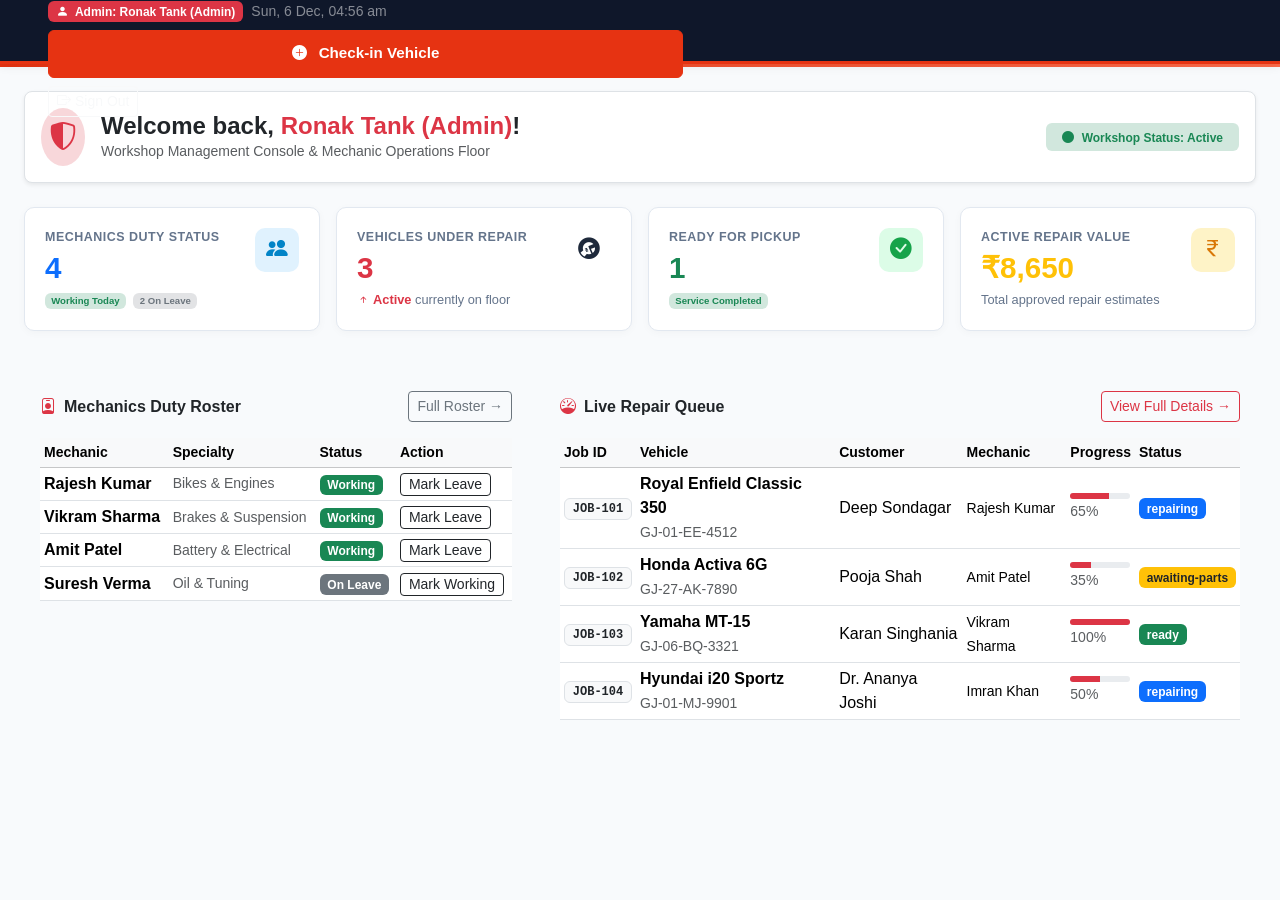
==== commit 82c06dbc: "Implement Category First flow, display Admin/Customer names, interactive additional problem approval" ====
--- a/admin-dashboard.html
+++ b/admin-dashboard.html
@@ -3,7 +3,7 @@
 <head>
   <meta charset="UTF-8" />
   <meta name="viewport" content="width=device-width, initial-scale=1.0" />
-  <title>Admin Dashboard – MechControl</title>
+  <title>Admin Dashboard — MechControl</title>
 
   <!-- Bootstrap 5 CSS -->
   <link
@@ -24,7 +24,9 @@
 
 <body class="admin-body">
 
-  <!-- ════ TOP NAVBAR ════ -->
+  <!-- ============================================================
+       TOP NAVBAR
+       ============================================================ -->
   <header class="mc-navbar sticky-top">
     <div class="container-fluid d-flex flex-wrap align-items-center justify-content-between gap-3 px-3 px-md-4">
       
@@ -37,7 +39,7 @@
         <span class="mc-brand-badge">Admin</span>
       </div>
 
-      <!-- Navigation Tabs (Best of Friend's Design) -->
+      <!-- Navigation Tabs -->
       <nav class="d-flex align-items-center gap-1">
         <button class="adm-tab-link active" onclick="switchAdminTab('dashboard')" id="tab-dashboard">
           <i class="bi bi-speedometer2"></i> Dashboard
@@ -53,9 +55,14 @@
         </button>
       </nav>
 
-      <!-- Action Buttons -->
+      <!-- Action Buttons & Admin Name Display -->
       <div class="d-flex align-items-center gap-2 flex-wrap">
-        <span class="text-white-50 small d-none d-lg-inline" id="liveClock">Loading...</span>
+        <!-- Display Admin Name in Navbar -->
+        <span class="badge bg-danger text-white px-2 py-1 fs-7">
+          <i class="bi bi-person-fill me-1"></i> Admin: <strong id="adminNavName">Ronak Tank (Admin)</strong>
+        </span>
+
+        <span class="text-white-50 small d-none d-xl-inline" id="liveClock">Loading...</span>
         
         <button class="btn btn-sm btn-mc-primary" data-bs-toggle="modal" data-bs-target="#checkinModal">
           <i class="bi bi-plus-circle-fill me-1"></i>Check-in Vehicle
@@ -70,10 +77,32 @@
   </header>
   <div class="mc-accent-bar" role="presentation"></div>
 
-  <!-- ════ MAIN CONTAINER ════ -->
+  <!-- ============================================================
+       MAIN CONTAINER
+       ============================================================ -->
   <main class="container-fluid px-3 px-md-4 pt-4">
 
-    <!-- ── TAB 1: DASHBOARD OVERVIEW ── -->
+    <!-- Admin Welcome Header Banner -->
+    <div class="d-flex justify-content-between align-items-center flex-wrap gap-2 mb-4 p-3 bg-white border rounded-3 shadow-sm">
+      <div class="d-flex align-items-center gap-3">
+        <div class="p-2 bg-danger-subtle text-danger rounded-circle fs-3">
+          <i class="bi bi-shield-shaded"></i>
+        </div>
+        <div>
+          <h4 class="fw-bold mb-0 text-dark">Welcome back, <span id="adminWelcomeName" class="text-danger">Ronak Tank (Admin)</span>!</h4>
+          <p class="text-muted small mb-0">Workshop Management Console & Mechanic Operations Floor</p>
+        </div>
+      </div>
+      <div class="d-flex align-items-center gap-2">
+        <span class="badge bg-success-subtle text-success px-3 py-2 fw-semibold">
+          <i class="bi bi-circle-fill fs-8 me-1 text-success"></i> Workshop Status: Active
+        </span>
+      </div>
+    </div>
+
+    <!-- ============================================================
+         TAB 1: DASHBOARD OVERVIEW
+         ============================================================ -->
     <div id="section-dashboard" class="admin-tab-section active">
       
       <!-- KPI Metrics Row -->
@@ -101,248 +130,294 @@
           <div class="stat-box">
             <div class="d-flex justify-content-between align-items-start">
               <div>
-                <div class="stat-title">Currently Repairing</div>
-                <div class="stat-number text-warning" id="statRepairingCount">0</div>
-                <p class="stat-desc">Active in workshop queue</p>
-              </div>
-              <div class="stat-icon icon-amber"><i class="bi bi-wrench-adjustable"></i></div>
-            </div>
-          </div>
-        </div>
-
-        <!-- Metric 3: Ready for Pickup -->
+                <div class="stat-title">Vehicles Under Repair</div>
+                <div class="stat-number text-danger" id="statRepairing">0</div>
+                <p class="stat-desc">
+                  <span class="text-danger fw-bold"><i class="bi bi-arrow-up-short"></i> Active</span> currently on floor
+                </p>
+              </div>
+              <div class="stat-icon icon-red"><i class="bi bi-wrench-adjustable-circle-fill"></i></div>
+            </div>
+          </div>
+        </div>
+
+        <!-- Metric 3: Ready for Delivery -->
         <div class="col-12 col-sm-6 col-xl-3">
           <div class="stat-box">
             <div class="d-flex justify-content-between align-items-start">
               <div>
                 <div class="stat-title">Ready for Pickup</div>
-                <div class="stat-number text-success" id="statReadyCount">0</div>
-                <p class="stat-desc">Waiting for customer collection</p>
-              </div>
-              <div class="stat-icon icon-green"><i class="bi bi-check2-circle"></i></div>
-            </div>
-          </div>
-        </div>
-
-        <!-- Metric 4: Completed & Revenue -->
+                <div class="stat-number text-success" id="statReady">0</div>
+                <p class="stat-desc">
+                  <span class="badge bg-success-subtle text-success">Service Completed</span>
+                </p>
+              </div>
+              <div class="stat-icon icon-green"><i class="bi bi-check-circle-fill"></i></div>
+            </div>
+          </div>
+        </div>
+
+        <!-- Metric 4: Revenue Estimate -->
         <div class="col-12 col-sm-6 col-xl-3">
           <div class="stat-box">
             <div class="d-flex justify-content-between align-items-start">
               <div>
-                <div class="stat-title">Completed & Total Revenue</div>
-                <div class="stat-number text-dark" id="statTotalRevenue">₹0</div>
-                <p class="stat-desc">Total Completed: <strong id="statCompletedCount">0</strong></p>
-              </div>
-              <div class="stat-icon icon-purple"><i class="bi bi-cash-stack"></i></div>
-            </div>
-          </div>
-        </div>
-
-      </div>
-
-      <!-- Quick Recent Repairs Table Preview -->
-      <div class="card border-0 shadow-sm mb-4">
-        <div class="card-header bg-white py-3 d-flex justify-content-between align-items-center">
-          <h6 class="fw-bold mb-0 text-dark"><i class="bi bi-activity text-danger me-2"></i>Live Workshop Floor Quick View</h6>
-          <button class="btn btn-sm btn-outline-danger" onclick="switchAdminTab('repairs')">View Full Details &rarr;</button>
-        </div>
-        <div class="table-responsive">
-          <table class="table table-hover align-middle mb-0">
-            <thead class="table-light small">
-              <tr>
-                <th>Job #</th>
-                <th>Customer</th>
-                <th>Vehicle & Plate</th>
-                <th>Assigned Mechanic</th>
-                <th>Repair Stage</th>
-                <th>Estimated Time</th>
-                <th>Total Cost</th>
-                <th class="text-end">Action</th>
-              </tr>
-            </thead>
-            <tbody id="quickTableBody">
-              <!-- Populated by JS -->
-            </tbody>
-          </table>
-        </div>
-      </div>
-
-    </div>
-
-    <!-- ── TAB 2: FULL REPAIRS & VEHICLES TRACKING ── -->
+                <div class="stat-title">Active Repair Value</div>
+                <div class="stat-number text-warning" id="statRevenue">₹0</div>
+                <p class="stat-desc">
+                  Total approved repair estimates
+                </p>
+              </div>
+              <div class="stat-icon icon-amber"><i class="bi bi-currency-rupee"></i></div>
+            </div>
+          </div>
+        </div>
+
+      </div>
+
+      <!-- Quick Duty Roster Preview & Live Floor -->
+      <div class="row g-3 mb-4">
+        
+        <!-- Left: Quick Mechanics Attendance -->
+        <div class="col-12 col-lg-5">
+          <div class="mc-card p-3 h-100">
+            <div class="d-flex justify-content-between align-items-center mb-3">
+              <h6 class="fw-bold mb-0 text-dark">
+                <i class="bi bi-person-badge text-danger me-2"></i>Mechanics Duty Roster
+              </h6>
+              <button class="btn btn-sm btn-outline-secondary" onclick="switchAdminTab('mechanics')">Full Roster &rarr;</button>
+            </div>
+            <div class="table-responsive">
+              <table class="table table-sm table-hover align-middle mb-0">
+                <thead class="table-light small">
+                  <tr>
+                    <th>Mechanic</th>
+                    <th>Specialty</th>
+                    <th>Status</th>
+                    <th>Action</th>
+                  </tr>
+                </thead>
+                <tbody id="quickMechanicsList">
+                  <!-- Populated by JS -->
+                </tbody>
+              </table>
+            </div>
+          </div>
+        </div>
+
+        <!-- Right: Active Repair Queue -->
+        <div class="col-12 col-lg-7">
+          <div class="mc-card p-3 h-100">
+            <div class="d-flex justify-content-between align-items-center mb-3">
+              <h6 class="fw-bold mb-0 text-dark">
+                <i class="bi bi-speedometer text-danger me-2"></i>Live Repair Queue
+              </h6>
+              <button class="btn btn-sm btn-outline-danger" onclick="switchAdminTab('repairs')">View Full Details &rarr;</button>
+            </div>
+            <div class="table-responsive">
+              <table class="table table-sm table-hover align-middle mb-0">
+                <thead class="table-light small">
+                  <tr>
+                    <th>Job ID</th>
+                    <th>Vehicle</th>
+                    <th>Customer</th>
+                    <th>Mechanic</th>
+                    <th>Progress</th>
+                    <th>Status</th>
+                  </tr>
+                </thead>
+                <tbody id="quickJobsList">
+                  <!-- Populated by JS -->
+                </tbody>
+              </table>
+            </div>
+          </div>
+        </div>
+
+      </div>
+
+    </div>
+
+    <!-- ============================================================
+         TAB 2: REPAIRS & VEHICLES (Full Detailed Management)
+         ============================================================ -->
     <div id="section-repairs" class="admin-tab-section">
       
-      <!-- Filter & Search Bar -->
-      <div class="filter-card">
-        <div class="row g-3 align-items-center">
-          <div class="col-12 col-md-5">
-            <div class="input-group">
-              <span class="input-group-text bg-light border-end-0"><i class="bi bi-search text-muted"></i></span>
+      <div class="mc-card p-3 mb-3">
+        <div class="d-flex flex-wrap justify-content-between align-items-center gap-2">
+          
+          <div class="d-flex align-items-center gap-2">
+            <h5 class="fw-bold mb-0 text-dark">Vehicle Repairs Management</h5>
+            <span class="badge bg-secondary" id="repairsCountBadge">0 Total</span>
+          </div>
+
+          <!-- Filter & Search Controls -->
+          <div class="d-flex flex-wrap align-items-center gap-2">
+            
+            <!-- Search -->
+            <div class="input-group input-group-sm" style="width: 220px;">
+              <span class="input-group-text bg-white"><i class="bi bi-search"></i></span>
               <input
-                type="text"
-                id="searchInput"
-                class="form-control border-start-0"
-                placeholder="Search by Customer, Phone, Vehicle, or Plate..."
+                type="text" class="form-control" id="repairSearchInput"
+                placeholder="Search plate, customer..."
+                oninput="handleRepairSearch(this.value)"
               />
             </div>
-          </div>
-
-          <div class="col-6 col-md-3">
-            <select id="vehicleTypeFilter" class="form-select">
-              <option value="all">All Vehicle Types</option>
-              <option value="Bike">Bikes & Motorcycles</option>
-              <option value="Scooter">Scooters</option>
-              <option value="Car">Cars</option>
-            </select>
-          </div>
-
-          <div class="col-12 col-md-4">
-            <div class="d-flex flex-wrap gap-2 justify-content-md-end">
-              <button class="filter-pill active" data-status="all">All</button>
-              <button class="filter-pill" data-status="repairing">In Progress</button>
-              <button class="filter-pill" data-status="awaiting-parts">Awaiting Parts</button>
-              <button class="filter-pill" data-status="ready">Ready for Pickup</button>
-              <button class="filter-pill" data-status="completed">Completed</button>
-            </div>
-          </div>
-        </div>
-      </div>
-
-      <!-- Main Vehicle Jobs Grid -->
-      <div class="row" id="jobsContainer">
-        <!-- Rendered dynamically -->
-      </div>
-
-    </div>
-
-    <!-- ── TAB 3: MECHANICS ROSTER (Requirement 3) ── -->
+
+            <!-- Status Filter Buttons -->
+            <div class="btn-group btn-group-sm" role="group">
+              <button class="btn btn-outline-secondary active" onclick="filterRepairs('all', this)">All</button>
+              <button class="btn btn-outline-secondary" onclick="filterRepairs('pending', this)">Pending</button>
+              <button class="btn btn-outline-secondary" onclick="filterRepairs('repairing', this)">Repairing</button>
+              <button class="btn btn-outline-secondary" onclick="filterRepairs('awaiting-parts', this)">Parts</button>
+              <button class="btn btn-outline-secondary" onclick="filterRepairs('ready', this)">Ready</button>
+            </div>
+
+            <!-- Check-in button -->
+            <button class="btn btn-sm btn-mc-primary" data-bs-toggle="modal" data-bs-target="#checkinModal">
+              <i class="bi bi-plus-lg me-1"></i>Check-in
+            </button>
+
+          </div>
+
+        </div>
+      </div>
+
+      <!-- Repairs Cards Grid -->
+      <div class="row g-3" id="repairsCardsGrid">
+        <!-- Rendered by JS -->
+      </div>
+
+    </div>
+
+    <!-- ============================================================
+         TAB 3: MECHANICS ROSTER (Working / Leave Toggle)
+         ============================================================ -->
     <div id="section-mechanics" class="admin-tab-section">
-      <div class="card border-0 shadow-sm mb-4">
-        <div class="card-header bg-white py-3 d-flex justify-content-between align-items-center">
+      
+      <div class="mc-card p-3 mb-3">
+        <div class="d-flex justify-content-between align-items-center">
           <div>
-            <h6 class="fw-bold mb-0 text-dark"><i class="bi bi-person-gear text-primary me-2"></i>Workshop Mechanics Duty Management</h6>
-            <small class="text-muted">Control who is on duty today and track their active vehicle workload.</small>
-          </div>
-          <span class="badge bg-light text-dark border"><span id="mechanicDutySummary">0</span> Active Today</span>
-        </div>
-        <div class="table-responsive">
-          <table class="table table-hover align-middle mb-0">
-            <thead class="table-light small">
-              <tr>
-                <th>Mechanic Name</th>
-                <th>Specialty</th>
-                <th>Phone Number</th>
-                <th>Duty Status</th>
-                <th>Active Vehicles Load</th>
-                <th class="text-end">Change Duty</th>
-              </tr>
-            </thead>
-            <tbody id="mechanicsRosterBody">
-              <!-- Populated by JS -->
-            </tbody>
-          </table>
-        </div>
-      </div>
-    </div>
-
-    <!-- ── TAB 4: CUSTOMERS DIRECTORY ── -->
+            <h5 class="fw-bold mb-0 text-dark">Mechanics Attendance & Duty Roster</h5>
+            <p class="text-muted small mb-0">Toggle duty status (Working vs On Leave) to manage workshop availability.</p>
+          </div>
+          <span class="badge bg-danger fs-6" id="mechanicsTotalBadge">6 Mechanics</span>
+        </div>
+      </div>
+
+      <div class="row g-3" id="fullMechanicsGrid">
+        <!-- Rendered by JS -->
+      </div>
+
+    </div>
+
+    <!-- ============================================================
+         TAB 4: CUSTOMERS DIRECTORY
+         ============================================================ -->
     <div id="section-customers" class="admin-tab-section">
-      <div class="card border-0 shadow-sm mb-4">
-        <div class="card-header bg-white py-3">
-          <h6 class="fw-bold mb-0 text-dark"><i class="bi bi-people-fill text-success me-2"></i>Registered Customers Directory</h6>
-          <small class="text-muted">Contact details and vehicle service records.</small>
-        </div>
+      
+      <div class="mc-card p-3 mb-3">
+        <div class="d-flex justify-content-between align-items-center">
+          <div>
+            <h5 class="fw-bold mb-0 text-dark">Registered Customer Directory</h5>
+            <p class="text-muted small mb-0">List of customers with active or past workshop repair jobs.</p>
+          </div>
+          <button class="btn btn-sm btn-mc-primary" data-bs-toggle="modal" data-bs-target="#checkinModal">
+            <i class="bi bi-person-plus-fill me-1"></i>New Customer Job
+          </button>
+        </div>
+      </div>
+
+      <div class="mc-card p-0 overflow-hidden">
         <div class="table-responsive">
           <table class="table table-hover align-middle mb-0">
             <thead class="table-light small">
               <tr>
                 <th>Customer Name</th>
-                <th>Contact Phone</th>
-                <th>Registered Vehicle</th>
-                <th>Plate Number</th>
-                <th>Current Status</th>
-                <th class="text-end">Quick Contact</th>
+                <th>Phone Number</th>
+                <th>Vehicle Model & Number</th>
+                <th>Assigned Mechanic</th>
+                <th>Repair Status</th>
+                <th>Actions</th>
               </tr>
             </thead>
-            <tbody id="customersDirectoryBody">
-              <!-- Populated by JS -->
+            <tbody id="customersTableBody">
+              <!-- Rendered by JS -->
             </tbody>
           </table>
         </div>
       </div>
+
     </div>
 
   </main>
 
-  <!-- ════ MODAL: CHECK-IN NEW VEHICLE ════ -->
+  <!-- ============================================================
+       MODAL: VEHICLE CHECK-IN (Requirement 4)
+       ============================================================ -->
   <div class="modal fade" id="checkinModal" tabindex="-1" aria-hidden="true">
-    <div class="modal-dialog modal-lg modal-dialog-centered">
+    <div class="modal-dialog modal-dialog-centered">
       <div class="modal-content border-0 shadow">
         <div class="modal-header bg-dark text-white">
           <h5 class="modal-title fw-bold">
-            <i class="bi bi-plus-circle text-danger me-2"></i>Check-in Vehicle for Repair
+            <i class="bi bi-plus-circle-fill text-danger me-2"></i>Check-in New Vehicle
           </h5>
           <button type="button" class="btn-close btn-close-white" data-bs-dismiss="modal"></button>
         </div>
-        <form id="newVehicleForm">
+        <form id="checkinForm">
           <div class="modal-body p-4">
-            
-            <h6 class="fw-bold text-muted mb-3 border-bottom pb-2">1. CUSTOMER INFORMATION</h6>
+
+            <!-- Customer Details -->
+            <h6 class="fw-bold text-dark border-bottom pb-2 mb-3">1. Customer Details</h6>
             <div class="row g-3 mb-3">
               <div class="col-md-6">
-                <label class="form-label small fw-bold">Customer Full Name <span class="text-danger">*</span></label>
+                <label class="form-label small fw-bold">Customer Name <span class="text-danger">*</span></label>
                 <input type="text" class="form-control" id="newCustomerName" required placeholder="e.g. Ronak Tank" />
               </div>
               <div class="col-md-6">
-                <label class="form-label small fw-bold">Mobile Phone <span class="text-danger">*</span></label>
-                <input type="tel" class="form-control" id="newCustomerPhone" required placeholder="e.g. 9876543210" maxlength="10" />
-              </div>
-            </div>
-
-            <h6 class="fw-bold text-muted mb-3 border-bottom pb-2 mt-4">2. VEHICLE DETAILS</h6>
+                <label class="form-label small fw-bold">Customer Phone <span class="text-danger">*</span></label>
+                <input type="tel" class="form-control" id="newCustomerPhone" required placeholder="e.g. 9825012345" maxlength="10" />
+              </div>
+            </div>
+
+            <!-- Vehicle Details -->
+            <h6 class="fw-bold text-dark border-bottom pb-2 mb-3">2. Vehicle Information</h6>
             <div class="row g-3 mb-3">
               <div class="col-md-4">
                 <label class="form-label small fw-bold">Vehicle Type <span class="text-danger">*</span></label>
                 <select id="newVehicleType" class="form-select" required>
-                  <option value="Bike">Motorcycle / Bike</option>
+                  <option value="Bike">Motorcycle</option>
                   <option value="Scooter">Scooter</option>
                   <option value="Car">Car</option>
                 </select>
               </div>
               <div class="col-md-4">
-                <label class="form-label small fw-bold">Make & Model <span class="text-danger">*</span></label>
-                <input type="text" class="form-control" id="newVehicleModel" required placeholder="e.g. Honda Activa 6G / Pulsar" />
+                <label class="form-label small fw-bold">Vehicle Model <span class="text-danger">*</span></label>
+                <input type="text" class="form-control" id="newVehicleModel" required placeholder="e.g. Pulsar 150" />
               </div>
               <div class="col-md-4">
-                <label class="form-label small fw-bold">Plate / Registration No. <span class="text-danger">*</span></label>
+                <label class="form-label small fw-bold">Plate Number <span class="text-danger">*</span></label>
                 <input type="text" class="form-control text-uppercase" id="newPlateNumber" required placeholder="e.g. GJ-01-AB-1234" />
               </div>
             </div>
 
+            <!-- Problem & Mechanic Assignment -->
+            <h6 class="fw-bold text-dark border-bottom pb-2 mb-3">3. Service & Mechanic Assignment</h6>
             <div class="mb-3">
-              <label class="form-label small fw-bold">Customer Reported Problem <span class="text-danger">*</span></label>
-              <textarea class="form-control" id="newReportedIssue" rows="2" required placeholder="Describe issue: e.g. Engine knocking, brake failure, periodic oil change..."></textarea>
-            </div>
-
-            <h6 class="fw-bold text-muted mb-3 border-bottom pb-2 mt-4">3. ASSIGN MECHANIC & ESTIMATES</h6>
-            <div class="row g-3">
+              <label class="form-label small fw-bold">Reported Problem / Service Required <span class="text-danger">*</span></label>
+              <textarea class="form-control" id="newReportedIssue" rows="2" required placeholder="Describe the customer's vehicle problem..."></textarea>
+            </div>
+
+            <div class="row g-3 mb-3">
               <div class="col-md-6">
                 <label class="form-label small fw-bold">Assign Mechanic <span class="text-danger">*</span></label>
-                <select id="mechanicSelect" class="form-select" required>
+                <select id="newAssignedMechanic" class="form-select" required>
                   <!-- Populated by JS -->
                 </select>
               </div>
               <div class="col-md-6">
-                <label class="form-label small fw-bold">Estimated Delivery Time</label>
-                <input type="text" class="form-control" id="newEstimatedDuration" placeholder="e.g. Today 5:30 PM, Tomorrow 12 PM" />
-              </div>
-              <div class="col-md-6">
-                <label class="form-label small fw-bold">Base Parts / Service Cost (₹)</label>
-                <input type="number" class="form-control" id="newBaseCost" value="800" min="0" />
-              </div>
-              <div class="col-md-6">
-                <label class="form-label small fw-bold">Labor / Inspection Charge (₹)</label>
-                <input type="number" class="form-control" id="newLaborCost" value="350" min="0" />
+                <label class="form-label small fw-bold">Initial Cost Estimate (₹) <span class="text-danger">*</span></label>
+                <input type="number" class="form-control" id="newBaseCost" required placeholder="e.g. 1200" min="0" />
               </div>
             </div>
 
@@ -358,7 +433,9 @@
     </div>
   </div>
 
-  <!-- ════ MODAL: ADD UNEXPECTED MECHANIC FINDING (Requirement 2) ════ -->
+  <!-- ============================================================
+       MODAL: ADD UNEXPECTED MECHANIC FINDING (Requirement 3)
+       ============================================================ -->
   <div class="modal fade" id="addIssueModal" tabindex="-1" aria-hidden="true">
     <div class="modal-dialog modal-dialog-centered">
       <div class="modal-content border-0 shadow">
@@ -371,38 +448,29 @@
         <form id="addIssueForm">
           <div class="modal-body p-4">
             <div class="alert alert-warning small mb-3">
-              <strong>Notice:</strong> Record unexpected problems found during vehicle teardown so the customer can approve or decline the repair.
+              <strong>Notice:</strong> This unexpected defect will be displayed immediately to the customer on their dashboard. If they accept, the cost will increment directly; if they decline, the cost remains unchanged.
             </div>
 
             <div class="mb-3">
-              <small class="text-muted d-block">APPLYING TO JOB:</small>
+              <small class="text-muted d-block">APPLYING TO VEHICLE JOB:</small>
               <span class="badge bg-dark fs-6" id="issueJobIdDisplay">JOB-101</span>
             </div>
 
             <div class="mb-3">
               <label class="form-label small fw-bold">Discovered Problem Description <span class="text-danger">*</span></label>
-              <textarea class="form-control" id="issueDescription" rows="3" required placeholder="e.g. Front fork oil seal leaking; rear brake rotor warped; dead battery cell..."></textarea>
+              <textarea class="form-control" id="issueDescription" rows="3" required placeholder="e.g. Front brake pads heavily worn; rotor skim recommended..."></textarea>
             </div>
 
             <div class="mb-3">
               <label class="form-label small fw-bold">Estimated Additional Cost (₹) <span class="text-danger">*</span></label>
-              <input type="number" class="form-control" id="issueCost" placeholder="e.g. 650" required min="0" />
-            </div>
-
-            <div class="mb-3">
-              <label class="form-label small fw-bold">Customer Approval Status</label>
-              <select id="issueApproval" class="form-select">
-                <option value="pending">Pending Customer Approval</option>
-                <option value="approved">Approved by Customer</option>
-                <option value="declined">Customer Declined</option>
-              </select>
+              <input type="number" class="form-control" id="issueCost" placeholder="e.g. 850" required min="1" />
             </div>
 
           </div>
           <div class="modal-footer bg-light">
             <button type="button" class="btn btn-secondary" data-bs-dismiss="modal">Cancel</button>
             <button type="submit" class="btn btn-warning fw-bold" style="width: auto;">
-              <i class="bi bi-save me-1"></i>Save Finding
+              <i class="bi bi-send-fill me-1"></i> Send Finding to Customer
             </button>
           </div>
         </form>
@@ -410,7 +478,9 @@
     </div>
   </div>
 
-  <!-- ════ MODAL: INVOICE (Requirement 5) ════ -->
+  <!-- ============================================================
+       MODAL: INVOICE
+       ============================================================ -->
   <div class="modal fade" id="invoiceModal" tabindex="-1" aria-hidden="true">
     <div class="modal-dialog modal-lg modal-dialog-centered">
       <div class="modal-content border-0 shadow">
@@ -433,26 +503,6 @@
     </div>
   </div>
 
-  <!-- ════ MODAL: CUSTOMER VIEW PREVIEW ════ -->
-  <div class="modal fade" id="customerViewModal" tabindex="-1" aria-hidden="true">
-    <div class="modal-dialog modal-dialog-centered">
-      <div class="modal-content border-0 shadow">
-        <div class="modal-header bg-dark text-white">
-          <h5 class="modal-title fw-bold">
-            <i class="bi bi-phone text-primary me-2"></i>Customer Live View Preview
-          </h5>
-          <button type="button" class="btn-close btn-close-white" data-bs-dismiss="modal"></button>
-        </div>
-        <div class="modal-body p-4 bg-light" id="customerViewContent">
-          <!-- Populated by JS -->
-        </div>
-        <div class="modal-footer bg-light">
-          <button type="button" class="btn btn-secondary" data-bs-dismiss="modal">Close</button>
-        </div>
-      </div>
-    </div>
-  </div>
-
   <!-- Bootstrap 5 Bundle JS -->
   <script
     src="https://cdn.jsdelivr.net/npm/bootstrap@5.3.3/dist/js/bootstrap.bundle.min.js"
--- a/style.css
+++ b/style.css
@@ -1,21 +1,21 @@
 /* ================================================================
-   style.css — MechControl Design System
-   Consistent, minimal, and professional styling across all pages.
+   style.css — MechControl Design System & Shared Styles
+   Consistent, minimal, high-contrast, professional across all pages.
    ================================================================ */
 
 :root {
-  /* Brand Colours */
+  /* Brand Palette */
   --mc-primary:       #e63312;       /* MechControl Engine Red */
   --mc-primary-hover: #c4270b;       /* Darker red on hover */
-  --mc-dark:          #0f172a;       /* Deep slate navy */
-  --mc-surface:       #f8fafc;       /* Crisp clean background */
+  --mc-dark:          #0f172a;       /* Deep slate navy header */
+  --mc-surface:       #f8fafc;       /* Crisp clean light slate background */
   --mc-card:          #ffffff;       /* Pure white card surface */
-  --mc-border:        #e2e8f0;       /* Subtle modern border */
+  --mc-border:        #e2e8f0;       /* Modern subtle border */
   --mc-text:          #1e293b;       /* High-contrast readable slate text */
-  --mc-muted:         #64748b;       /* Secondary descriptive text */
-  --mc-success:       #10b981;       /* Green for ready/available */
-  --mc-warning:       #f59e0b;       /* Amber for pending/issues */
-  --mc-info:          #0ea5e9;       /* Cyan blue for in progress */
+  --mc-muted:         #64748b;       /* Secondary text */
+  --mc-success:       #10b981;       /* Green for ready/success */
+  --mc-warning:       #f59e0b;       /* Amber for inspection findings */
+  --mc-focus:         rgba(230, 51, 18, 0.25);
 
   /* Aliases for backwards compatibility */
   --gms-primary:      var(--mc-primary);
@@ -25,7 +25,7 @@
   --gms-card:         var(--mc-card);
   --gms-muted:        var(--mc-muted);
   --gms-border:       var(--mc-border);
-  --gms-focus:        rgba(230, 51, 18, 0.25);
+  --gms-focus:        var(--mc-focus);
 }
 
 /* Base Body */
@@ -40,28 +40,38 @@
   flex-direction: column;
 }
 
-/* Universal Brand Navigation */
+/* ================================================================
+   1. STATIC, UNIFORM TOP NAVBAR (Exact same height on all pages)
+   ================================================================ */
 .mc-navbar, .gms-navbar {
   background-color: var(--mc-dark);
-  padding: 0.85rem 1.5rem;
+  height: 64px;
+  padding: 0 1.5rem;
   border-bottom: 3px solid var(--mc-primary);
   box-shadow: 0 2px 10px rgba(0, 0, 0, 0.08);
+  display: flex;
+  align-items: center;
+  position: sticky;
+  top: 0;
+  z-index: 1050;
+  width: 100%;
 }
 
 .mc-brand, .gms-nav-brand, .gms-navbar-brand {
   color: #ffffff !important;
-  font-weight: 700;
-  font-size: 1.25rem;
+  font-weight: 800;
+  font-size: 1.3rem;
   text-decoration: none;
   display: inline-flex;
   align-items: center;
-  gap: 0.5rem;
+  gap: 0.55rem;
   letter-spacing: -0.3px;
+  line-height: 1;
 }
 
 .mc-brand i, .gms-nav-brand i, .gms-navbar-brand i {
   color: var(--mc-primary);
-  font-size: 1.35rem;
+  font-size: 1.45rem;
 }
 
 .mc-brand-badge {
@@ -73,98 +83,76 @@
   border-radius: 4px;
   font-weight: 600;
   text-transform: uppercase;
-  letter-spacing: 0.5px;
-}
-
-.mc-nav-link, .gms-nav-link {
-  color: #94a3b8 !important;
-  font-weight: 500;
-  font-size: 0.92rem;
-  padding: 0.45rem 0.85rem !important;
-  border-radius: 6px;
-  transition: all 0.15s ease;
-  text-decoration: none;
-  display: inline-flex;
-  align-items: center;
-}
-
-.mc-nav-link:hover, .gms-nav-link:hover {
-  color: #ffffff !important;
-  background-color: rgba(255, 255, 255, 0.05);
-}
-
-.mc-nav-link.active, .gms-nav-link.active {
-  color: #ffffff !important;
-  background-color: rgba(230, 51, 18, 0.15);
-  border-left: 2px solid var(--mc-primary);
-}
-
-/* Accent Divider Bar */
+}
+
 .mc-accent-bar, .gms-accent-bar {
   height: 3px;
   background: linear-gradient(90deg, var(--mc-primary) 0%, #ff6b4a 100%);
   width: 100%;
 }
 
-/* Hero Section */
-.mc-hero, .gms-hero {
-  background-color: var(--mc-dark);
+/* ================================================================
+   2. HORIZONTAL SPLIT-SCREEN AUTH CARD (Professional Layout)
+   ================================================================ */
+.auth-wrapper {
+  flex: 1;
+  display: flex;
+  align-items: center;
+  justify-content: center;
+  padding: 2.5rem 1rem;
+}
+
+.auth-split-card {
+  background: #ffffff;
+  border: 1px solid var(--mc-border);
+  border-radius: 14px;
+  overflow: hidden;
+  width: 100%;
+  max-width: 980px;
+  box-shadow: 0 12px 35px rgba(15, 23, 42, 0.06);
+}
+
+.auth-brand-side {
+  background: linear-gradient(145deg, #0f172a 0%, #1e293b 100%);
   color: #ffffff;
-  text-align: center;
-  padding: 2.75rem 1.25rem 2.25rem;
-  position: relative;
-}
-
-.mc-hero h1, .gms-hero h1 {
-  font-size: 2rem;
-  font-weight: 800;
-  margin-bottom: 0.5rem;
-  letter-spacing: -0.5px;
-}
-
-.mc-hero p, .gms-hero p {
-  color: #94a3b8;
-  font-size: 1.05rem;
-  margin-bottom: 0;
-  max-width: 600px;
-  margin-left: auto;
-  margin-right: auto;
-}
-
-.mc-logo-icon, .gms-logo-icon {
-  font-size: 2.5rem;
+  padding: 3rem 2.5rem;
+  display: flex;
+  flex-direction: column;
+  justify-content: space-between;
+  border-right: 1px solid #334155;
+}
+
+.auth-form-side {
+  background: #ffffff;
+  padding: 3rem 2.5rem;
+}
+
+.auth-feature-item {
+  display: flex;
+  align-items: flex-start;
+  gap: 0.85rem;
+  margin-bottom: 1.5rem;
+}
+
+.auth-feature-icon {
+  width: 36px;
+  height: 36px;
+  border-radius: 8px;
+  background: rgba(230, 51, 18, 0.15);
   color: var(--mc-primary);
-  margin-bottom: 0.75rem;
-  display: inline-block;
-}
-
-/* Cards */
-.mc-card, .gms-card {
-  background-color: var(--mc-card);
-  border: 1px solid var(--mc-border);
-  border-radius: 10px;
-  padding: 2rem;
-  box-shadow: 0 4px 15px rgba(0, 0, 0, 0.03);
-  margin-bottom: 1.5rem;
-}
-
-.mc-card-title, .gms-card-title {
-  font-size: 1.35rem;
-  font-weight: 700;
-  color: var(--mc-text);
-  margin-bottom: 0.35rem;
-}
-
-.mc-card-sub, .gms-card-sub {
-  color: var(--mc-muted);
-  font-size: 0.9rem;
-  margin-bottom: 1.5rem;
-}
-
-/* Form Controls */
+  display: flex;
+  align-items: center;
+  justify-content: center;
+  font-size: 1.15rem;
+  flex-shrink: 0;
+}
+
+/* ================================================================
+   3. FORMS & INPUTS (Consistent Styling)
+   ================================================================ */
 .form-label {
+  font-size: 0.85rem;
   font-weight: 600;
-  font-size: 0.86rem;
   color: #334155;
   margin-bottom: 0.35rem;
 }
@@ -172,7 +160,7 @@
 .form-control, .form-select {
   border: 1px solid var(--mc-border);
   border-radius: 6px;
-  padding: 0.6rem 0.85rem;
+  padding: 0.62rem 0.85rem;
   font-size: 0.92rem;
   color: var(--mc-text);
   background-color: #ffffff;
@@ -181,107 +169,184 @@
 
 .form-control:focus, .form-select:focus {
   border-color: var(--mc-primary);
-  box-shadow: 0 0 0 3px rgba(230, 51, 18, 0.15);
+  box-shadow: 0 0 0 3px var(--mc-focus);
   outline: none;
+}
+
+/* Eye Toggle Button */
+.btn-eye {
+  border: 1px solid var(--mc-border);
+  border-left: none;
+  background: #ffffff;
+  color: var(--mc-muted);
+  border-radius: 0 6px 6px 0;
+  padding: 0 0.85rem;
+  cursor: pointer;
+  display: flex;
+  align-items: center;
+  justify-content: center;
+  transition: color 0.15s ease;
+}
+
+.btn-eye:hover {
+  color: var(--mc-primary);
+}
+
+.btn-eye:focus {
+  outline: 2px solid var(--mc-primary);
+  outline-offset: 1px;
 }
 
 /* Primary Button */
 .btn-mc-primary, .btn-gms-primary {
-  background-color: var(--mc-primary);
+  width: 100%;
+  padding: 0.72rem 1.25rem;
+  background: var(--mc-primary);
   border: 1px solid var(--mc-primary);
   color: #ffffff !important;
   font-weight: 600;
   font-size: 0.95rem;
-  padding: 0.65rem 1.25rem;
   border-radius: 6px;
+  cursor: pointer;
   text-decoration: none;
   display: inline-flex;
   align-items: center;
   justify-content: center;
   gap: 0.5rem;
-  cursor: pointer;
-  transition: all 0.2s ease;
-  width: 100%;
+  transition: background-color 0.2s ease, box-shadow 0.2s ease, transform 0.1s ease;
 }
 
 .btn-mc-primary:hover, .btn-gms-primary:hover {
-  background-color: var(--mc-primary-hover);
+  background: var(--mc-primary-hover);
   border-color: var(--mc-primary-hover);
-  box-shadow: 0 4px 12px rgba(230, 51, 18, 0.25);
-}
-
-.btn-mc-outline {
-  background-color: transparent;
-  border: 1px solid var(--mc-primary);
-  color: var(--mc-primary) !important;
-  font-weight: 600;
-  font-size: 0.9rem;
-  padding: 0.55rem 1.1rem;
-  border-radius: 6px;
-  text-decoration: none;
-  display: inline-flex;
-  align-items: center;
-  justify-content: center;
-  gap: 0.4rem;
-  transition: all 0.2s ease;
-}
-
-.btn-mc-outline:hover {
-  background-color: var(--mc-primary);
-  color: #ffffff !important;
-}
-
-.btn-mc-dark {
-  background-color: var(--mc-dark);
-  border: 1px solid var(--mc-dark);
-  color: #ffffff !important;
-  font-weight: 600;
-  font-size: 0.9rem;
-  padding: 0.55rem 1.1rem;
-  border-radius: 6px;
-  text-decoration: none;
-  display: inline-flex;
-  align-items: center;
-  gap: 0.4rem;
-  transition: all 0.2s ease;
-}
-
-.btn-mc-dark:hover {
-  background-color: #1e293b;
-  border-color: #1e293b;
-}
-
-/* Role Selector Tabs in Sign-in */
+  box-shadow: 0 4px 14px rgba(230, 51, 18, 0.3);
+}
+
+.btn-mc-primary:active, .btn-gms-primary:active {
+  transform: translateY(1px);
+}
+
+/* Role Selector Tabs (Admin vs Customer) */
 .role-tabs {
   display: flex;
-  background-color: #f1f5f9;
+  border: 1.5px solid var(--mc-border);
   border-radius: 8px;
-  padding: 4px;
+  overflow: hidden;
   margin-bottom: 1.5rem;
-  gap: 4px;
+  background-color: #ffffff;
 }
 
 .role-tab-btn {
   flex: 1;
+  padding: 0.6rem 0.5rem;
   border: none;
-  background: transparent;
-  padding: 0.6rem 1rem;
-  font-size: 0.9rem;
+  background: #ffffff;
+  font-size: 0.875rem;
   font-weight: 600;
   color: var(--mc-muted);
+  cursor: pointer;
+  transition: background 0.2s, color 0.2s;
+  display: flex;
+  align-items: center;
+  justify-content: center;
+  gap: 0.4rem;
+}
+
+.role-tab-btn:not(:last-child) {
+  border-right: 1.5px solid var(--mc-border);
+}
+
+.role-tab-btn.active {
+  background: var(--mc-primary);
+  color: #ffffff;
+}
+
+.role-tab-btn:hover:not(.active) {
+  background: #fff3f1;
+  color: var(--mc-primary);
+}
+
+/* Role Pills for Registration Form */
+.role-pills {
+  display: flex;
+  gap: 0.75rem;
+}
+
+.role-pill-option {
+  flex: 1;
+  position: relative;
+}
+
+.role-pill-option input[type="radio"] {
+  position: absolute;
+  opacity: 0;
+  width: 0;
+  height: 0;
+}
+
+.role-pill-option label {
+  width: 100%;
+  text-align: center;
+  cursor: pointer;
+  padding: 0.62rem 0.5rem;
+  border: 1.5px solid var(--mc-border);
   border-radius: 6px;
-  cursor: pointer;
-  transition: all 0.15s ease;
+  font-size: 0.875rem;
+  font-weight: 600;
+  color: var(--mc-muted);
+  background: #ffffff;
+  transition: all 0.2s ease;
+  user-select: none;
   display: flex;
   align-items: center;
   justify-content: center;
   gap: 0.4rem;
 }
 
-.role-tab-btn.active {
-  background-color: #ffffff;
-  color: var(--mc-text);
-  box-shadow: 0 2px 6px rgba(0, 0, 0, 0.05);
+.role-pill-option input[type="radio"]:checked + label {
+  background: var(--mc-primary);
+  border-color: var(--mc-primary);
+  color: #ffffff;
+  box-shadow: 0 2px 8px rgba(230, 51, 18, 0.25);
+}
+
+.role-pill-option label:hover {
+  border-color: var(--mc-primary);
+  color: var(--mc-primary);
+}
+
+/* Divider ("or" line) */
+.gms-divider {
+  display: flex;
+  align-items: center;
+  gap: 0.75rem;
+  color: var(--mc-muted);
+  font-size: 0.8rem;
+  margin: 1.25rem 0;
+}
+
+.gms-divider::before,
+.gms-divider::after {
+  content: '';
+  flex: 1;
+  height: 1px;
+  background: var(--mc-border);
+}
+
+/* Validation Feedback */
+.field-invalid .invalid-feedback {
+  display: block;
+}
+
+.field-invalid .form-control,
+.field-invalid .form-select,
+.field-invalid .btn-eye {
+  border-color: #dc3545;
+}
+
+.field-valid .form-control,
+.field-valid .form-select {
+  border-color: #198754;
 }
 
 /* Success & Alert States */
@@ -299,8 +364,8 @@
 .gms-alert {
   display: none;
   background-color: #fef2f2;
-  border: 1px solid #fee2e2;
-  color: #b91c1c;
+  border-left: 4px solid #dc3545;
+  color: #991b1b;
   padding: 0.75rem 1rem;
   border-radius: 6px;
   font-size: 0.88rem;
@@ -314,21 +379,24 @@
 }
 
 /* Footer */
-.mc-footer {
+footer, .mc-footer {
   margin-top: auto;
   background-color: #ffffff;
   border-top: 1px solid var(--mc-border);
-  padding: 1.5rem 0;
+  padding: 1.25rem 1rem;
   text-align: center;
   color: var(--mc-muted);
-  font-size: 0.85rem;
-}
-
-.mc-footer a {
-  color: var(--mc-primary);
-  text-decoration: none;
-}
-
-.mc-footer a:hover {
-  text-decoration: underline;
-}
+  font-size: 0.84rem;
+}
+
+/* Responsive adjustments */
+@media (max-width: 991.98px) {
+  .auth-brand-side {
+    padding: 2rem 1.5rem;
+    border-right: none;
+    border-bottom: 1px solid #334155;
+  }
+  .auth-form-side {
+    padding: 2rem 1.5rem;
+  }
+}
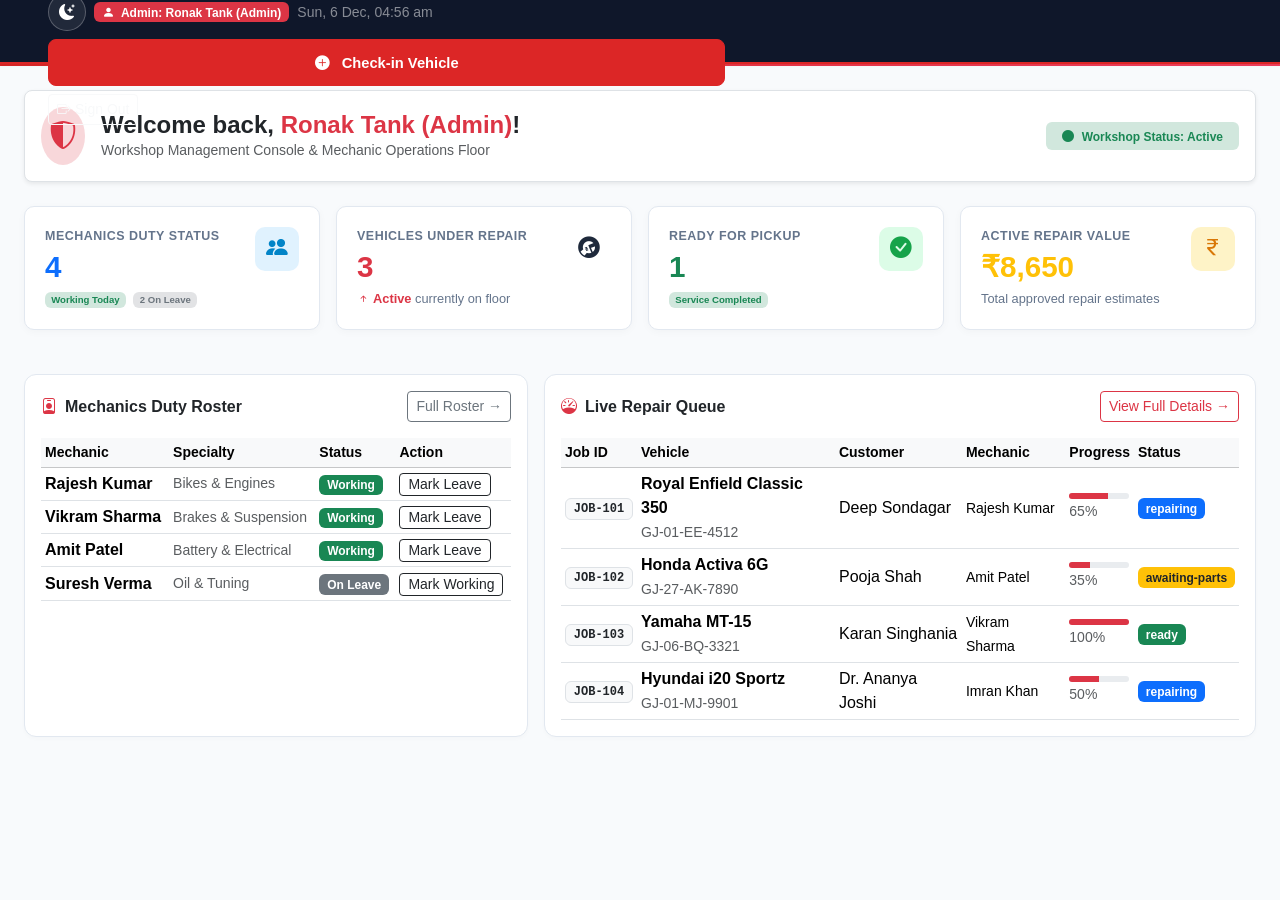
==== commit ec896e9e: "Add circular dark/light mode toggle button to MechControl navbar across all pages with persistent th" ====
--- a/admin-dashboard.html
+++ b/admin-dashboard.html
@@ -20,6 +20,7 @@
   <!-- Shared Style & Admin Custom Style -->
   <link rel="stylesheet" href="style.css" />
   <link rel="stylesheet" href="admin-dashboard.css" />
+  <script src="theme.js"></script>
 </head>
 
 <body class="admin-body">
@@ -57,6 +58,11 @@
 
       <!-- Action Buttons & Admin Name Display -->
       <div class="d-flex align-items-center gap-2 flex-wrap">
+        <!-- Circular Theme Toggle -->
+        <button type="button" id="themeToggleBtn" class="mc-theme-btn" onclick="toggleTheme()" title="Toggle Dark / Light Mode" aria-label="Toggle theme">
+          <i class="bi bi-moon-stars-fill" id="themeToggleIcon"></i>
+        </button>
+
         <!-- Display Admin Name in Navbar -->
         <span class="badge bg-danger text-white px-2 py-1 fs-7">
           <i class="bi bi-person-fill me-1"></i> Admin: <strong id="adminNavName">Ronak Tank (Admin)</strong>
--- a/style.css
+++ b/style.css
@@ -1,21 +1,23 @@
 /* ================================================================
    style.css — MechControl Design System & Shared Styles
    Consistent, minimal, high-contrast, professional across all pages.
+   Refined color palette for comfortable, long-duration work.
    ================================================================ */
 
 :root {
-  /* Brand Palette */
-  --mc-primary:       #e63312;       /* MechControl Engine Red */
-  --mc-primary-hover: #c4270b;       /* Darker red on hover */
+  /* Brand Palette (Refined Precision Crimson & Slate) */
+  --mc-primary:       #dc2626;       /* MechControl Precision Red */
+  --mc-primary-hover: #b91c1c;       /* Darker ruby red on hover */
   --mc-dark:          #0f172a;       /* Deep slate navy header */
-  --mc-surface:       #f8fafc;       /* Crisp clean light slate background */
+  --mc-surface:       #f8fafc;       /* Soothing clean light slate canvas */
   --mc-card:          #ffffff;       /* Pure white card surface */
   --mc-border:        #e2e8f0;       /* Modern subtle border */
-  --mc-text:          #1e293b;       /* High-contrast readable slate text */
-  --mc-muted:         #64748b;       /* Secondary text */
-  --mc-success:       #10b981;       /* Green for ready/success */
-  --mc-warning:       #f59e0b;       /* Amber for inspection findings */
-  --mc-focus:         rgba(230, 51, 18, 0.25);
+  --mc-border-hover:  #cbd5e1;       /* Border on focus/hover */
+  --mc-text:          #0f172a;       /* High-contrast readable slate text */
+  --mc-muted:         #64748b;       /* Secondary neutral text */
+  --mc-success:       #059669;       /* Emerald for ready/success */
+  --mc-warning:       #d97706;       /* Amber for inspection findings */
+  --mc-focus:         rgba(220, 38, 38, 0.15);
 
   /* Aliases for backwards compatibility */
   --gms-primary:      var(--mc-primary);
@@ -32,12 +34,13 @@
 body {
   background-color: var(--mc-surface);
   color: var(--mc-text);
-  font-family: -apple-system, BlinkMacSystemFont, "Segoe UI", Roboto, "Helvetica Neue", Arial, sans-serif;
+  font-family: -apple-system, BlinkMacSystemFont, "Segoe UI", Roboto, "Inter", "Helvetica Neue", Arial, sans-serif;
   margin: 0;
   padding: 0;
   min-height: 100vh;
   display: flex;
   flex-direction: column;
+  -webkit-font-smoothing: antialiased;
 }
 
 /* ================================================================
@@ -47,8 +50,8 @@
   background-color: var(--mc-dark);
   height: 64px;
   padding: 0 1.5rem;
-  border-bottom: 3px solid var(--mc-primary);
-  box-shadow: 0 2px 10px rgba(0, 0, 0, 0.08);
+  border-bottom: 2px solid var(--mc-primary);
+  box-shadow: 0 1px 3px rgba(0, 0, 0, 0.08);
   display: flex;
   align-items: center;
   position: sticky;
@@ -59,8 +62,8 @@
 
 .mc-brand, .gms-nav-brand, .gms-navbar-brand {
   color: #ffffff !important;
-  font-weight: 800;
-  font-size: 1.3rem;
+  font-weight: 700;
+  font-size: 1.25rem;
   text-decoration: none;
   display: inline-flex;
   align-items: center;
@@ -71,13 +74,13 @@
 
 .mc-brand i, .gms-nav-brand i, .gms-navbar-brand i {
   color: var(--mc-primary);
-  font-size: 1.45rem;
+  font-size: 1.35rem;
 }
 
 .mc-brand-badge {
-  background-color: rgba(230, 51, 18, 0.2);
-  border: 1px solid rgba(230, 51, 18, 0.5);
-  color: #ff765e;
+  background-color: rgba(220, 38, 38, 0.2);
+  border: 1px solid rgba(220, 38, 38, 0.5);
+  color: #fca5a5;
   font-size: 0.72rem;
   padding: 0.2rem 0.55rem;
   border-radius: 4px;
@@ -86,8 +89,8 @@
 }
 
 .mc-accent-bar, .gms-accent-bar {
-  height: 3px;
-  background: linear-gradient(90deg, var(--mc-primary) 0%, #ff6b4a 100%);
+  height: 2px;
+  background: linear-gradient(90deg, var(--mc-primary) 0%, #f43f5e 100%);
   width: 100%;
 }
 
@@ -105,15 +108,15 @@
 .auth-split-card {
   background: #ffffff;
   border: 1px solid var(--mc-border);
-  border-radius: 14px;
+  border-radius: 12px;
   overflow: hidden;
   width: 100%;
-  max-width: 980px;
-  box-shadow: 0 12px 35px rgba(15, 23, 42, 0.06);
+  max-width: 960px;
+  box-shadow: 0 10px 25px -5px rgba(15, 23, 42, 0.06), 0 4px 6px -2px rgba(15, 23, 42, 0.02);
 }
 
 .auth-brand-side {
-  background: linear-gradient(145deg, #0f172a 0%, #1e293b 100%);
+  background: linear-gradient(150deg, #0f172a 0%, #1e293b 100%);
   color: #ffffff;
   padding: 3rem 2.5rem;
   display: flex;
@@ -138,8 +141,8 @@
   width: 36px;
   height: 36px;
   border-radius: 8px;
-  background: rgba(230, 51, 18, 0.15);
-  color: var(--mc-primary);
+  background: rgba(220, 38, 38, 0.15);
+  color: #f87171;
   display: flex;
   align-items: center;
   justify-content: center;
@@ -148,7 +151,7 @@
 }
 
 /* ================================================================
-   3. FORMS & INPUTS (Consistent Styling)
+   3. FORMS & INPUTS (Crisp, High-Legibility Styling)
    ================================================================ */
 .form-label {
   font-size: 0.85rem;
@@ -158,9 +161,9 @@
 }
 
 .form-control, .form-select {
-  border: 1px solid var(--mc-border);
-  border-radius: 6px;
-  padding: 0.62rem 0.85rem;
+  border: 1px solid #cbd5e1;
+  border-radius: 8px;
+  padding: 0.65rem 0.85rem;
   font-size: 0.92rem;
   color: var(--mc-text);
   background-color: #ffffff;
@@ -173,31 +176,32 @@
   outline: none;
 }
 
-/* Eye Toggle Button */
+.input-group .form-control {
+  border-top-right-radius: 0;
+  border-bottom-right-radius: 0;
+}
+
 .btn-eye {
-  border: 1px solid var(--mc-border);
+  background: #f8fafc;
+  border: 1px solid #cbd5e1;
   border-left: none;
-  background: #ffffff;
+  border-top-right-radius: 8px;
+  border-bottom-right-radius: 8px;
   color: var(--mc-muted);
-  border-radius: 0 6px 6px 0;
   padding: 0 0.85rem;
   cursor: pointer;
   display: flex;
   align-items: center;
-  justify-content: center;
-  transition: color 0.15s ease;
+  transition: color 0.15s;
 }
 
 .btn-eye:hover {
-  color: var(--mc-primary);
-}
-
-.btn-eye:focus {
-  outline: 2px solid var(--mc-primary);
-  outline-offset: 1px;
-}
-
-/* Primary Button */
+  color: var(--mc-text);
+}
+
+/* ================================================================
+   4. BUTTONS & MICRO-INTERACTIONS
+   =============================================================== */
 .btn-mc-primary, .btn-gms-primary {
   width: 100%;
   padding: 0.72rem 1.25rem;
@@ -205,170 +209,57 @@
   border: 1px solid var(--mc-primary);
   color: #ffffff !important;
   font-weight: 600;
-  font-size: 0.95rem;
-  border-radius: 6px;
+  font-size: 0.92rem;
+  border-radius: 8px;
   cursor: pointer;
   text-decoration: none;
   display: inline-flex;
   align-items: center;
   justify-content: center;
   gap: 0.5rem;
-  transition: background-color 0.2s ease, box-shadow 0.2s ease, transform 0.1s ease;
+  transition: all 0.2s ease;
 }
 
 .btn-mc-primary:hover, .btn-gms-primary:hover {
   background: var(--mc-primary-hover);
   border-color: var(--mc-primary-hover);
-  box-shadow: 0 4px 14px rgba(230, 51, 18, 0.3);
+  box-shadow: 0 4px 12px rgba(220, 38, 38, 0.28);
+  transform: translateY(-1px);
 }
 
 .btn-mc-primary:active, .btn-gms-primary:active {
-  transform: translateY(1px);
-}
-
-/* Role Selector Tabs (Admin vs Customer) */
-.role-tabs {
-  display: flex;
-  border: 1.5px solid var(--mc-border);
-  border-radius: 8px;
-  overflow: hidden;
-  margin-bottom: 1.5rem;
-  background-color: #ffffff;
-}
-
-.role-tab-btn {
-  flex: 1;
-  padding: 0.6rem 0.5rem;
-  border: none;
+  transform: translateY(0);
+}
+
+/* Interactive Category Cards (index.html) */
+.hover-card {
+  transition: transform 0.2s ease, box-shadow 0.2s ease, border-color 0.2s ease;
+  border: 1px solid var(--mc-border) !important;
+}
+
+.hover-card:hover {
+  transform: translateY(-4px);
+  box-shadow: 0 12px 28px rgba(15, 23, 42, 0.08) !important;
+  border-color: #cbd5e1 !important;
+}
+
+/* Card Containers */
+.mc-card, .gms-card {
   background: #ffffff;
-  font-size: 0.875rem;
-  font-weight: 600;
-  color: var(--mc-muted);
-  cursor: pointer;
-  transition: background 0.2s, color 0.2s;
-  display: flex;
-  align-items: center;
-  justify-content: center;
-  gap: 0.4rem;
-}
-
-.role-tab-btn:not(:last-child) {
-  border-right: 1.5px solid var(--mc-border);
-}
-
-.role-tab-btn.active {
-  background: var(--mc-primary);
-  color: #ffffff;
-}
-
-.role-tab-btn:hover:not(.active) {
-  background: #fff3f1;
-  color: var(--mc-primary);
-}
-
-/* Role Pills for Registration Form */
-.role-pills {
-  display: flex;
-  gap: 0.75rem;
-}
-
-.role-pill-option {
-  flex: 1;
-  position: relative;
-}
-
-.role-pill-option input[type="radio"] {
-  position: absolute;
-  opacity: 0;
-  width: 0;
-  height: 0;
-}
-
-.role-pill-option label {
-  width: 100%;
-  text-align: center;
-  cursor: pointer;
-  padding: 0.62rem 0.5rem;
-  border: 1.5px solid var(--mc-border);
-  border-radius: 6px;
-  font-size: 0.875rem;
-  font-weight: 600;
-  color: var(--mc-muted);
-  background: #ffffff;
-  transition: all 0.2s ease;
-  user-select: none;
-  display: flex;
-  align-items: center;
-  justify-content: center;
-  gap: 0.4rem;
-}
-
-.role-pill-option input[type="radio"]:checked + label {
-  background: var(--mc-primary);
-  border-color: var(--mc-primary);
-  color: #ffffff;
-  box-shadow: 0 2px 8px rgba(230, 51, 18, 0.25);
-}
-
-.role-pill-option label:hover {
-  border-color: var(--mc-primary);
-  color: var(--mc-primary);
-}
-
-/* Divider ("or" line) */
-.gms-divider {
-  display: flex;
-  align-items: center;
-  gap: 0.75rem;
-  color: var(--mc-muted);
-  font-size: 0.8rem;
-  margin: 1.25rem 0;
-}
-
-.gms-divider::before,
-.gms-divider::after {
-  content: '';
-  flex: 1;
-  height: 1px;
-  background: var(--mc-border);
-}
-
-/* Validation Feedback */
-.field-invalid .invalid-feedback {
-  display: block;
-}
-
-.field-invalid .form-control,
-.field-invalid .form-select,
-.field-invalid .btn-eye {
-  border-color: #dc3545;
-}
-
-.field-valid .form-control,
-.field-valid .form-select {
-  border-color: #198754;
-}
-
-/* Success & Alert States */
-.gms-success, .mc-success {
-  display: none;
-  text-align: center;
-  padding: 1.5rem 0.5rem;
-}
-
-.success-icon {
-  font-size: 3.5rem;
-  color: var(--mc-success);
-}
-
+  border: 1px solid var(--mc-border);
+  border-radius: 12px;
+  box-shadow: 0 2px 4px rgba(0, 0, 0, 0.02);
+}
+
+/* Alerts & Notifications */
 .gms-alert {
   display: none;
   background-color: #fef2f2;
-  border-left: 4px solid #dc3545;
+  border: 1px solid #fecaca;
   color: #991b1b;
+  border-radius: 8px;
   padding: 0.75rem 1rem;
-  border-radius: 6px;
-  font-size: 0.88rem;
+  font-size: 0.85rem;
   margin-bottom: 1.25rem;
   align-items: center;
   gap: 0.5rem;
@@ -376,6 +267,17 @@
 
 .gms-alert.visible {
   display: flex;
+}
+
+.mc-success, .gms-success {
+  display: none;
+  text-align: center;
+  padding: 2rem 1rem;
+}
+
+.success-icon {
+  font-size: 3rem;
+  color: var(--mc-success);
 }
 
 /* Footer */
@@ -400,3 +302,199 @@
     padding: 2rem 1.5rem;
   }
 }
+
+/* ================================================================
+   CIRCULAR THEME TOGGLE BUTTON (Dark / Light Mode)
+   ================================================================ */
+.mc-theme-btn {
+  width: 38px;
+  height: 38px;
+  border-radius: 50% !important;
+  border: 1px solid rgba(255, 255, 255, 0.25) !important;
+  background: rgba(255, 255, 255, 0.08) !important;
+  color: #ffffff !important;
+  display: inline-flex !important;
+  align-items: center;
+  justify-content: center;
+  padding: 0 !important;
+  cursor: pointer;
+  transition: all 0.2s ease;
+  line-height: 1;
+}
+
+.mc-theme-btn:hover {
+  background: rgba(255, 255, 255, 0.2) !important;
+  border-color: rgba(255, 255, 255, 0.45) !important;
+  transform: scale(1.06);
+}
+
+/* ================================================================
+   DARK MODE THEME SYSTEM
+   ================================================================ */
+[data-theme="dark"] {
+  --mc-dark:          #080d1a;
+  --mc-surface:       #0b0f19;
+  --mc-card:          #151c2e;
+  --mc-border:        #26334d;
+  --mc-border-hover:  #3b4b68;
+  --mc-text:          #f8fafc;
+  --mc-muted:         #94a3b8;
+  --mc-focus:         rgba(220, 38, 38, 0.35);
+}
+
+[data-theme="dark"] body {
+  background-color: var(--mc-surface);
+  color: var(--mc-text);
+}
+
+[data-theme="dark"] .card,
+[data-theme="dark"] .mc-card,
+[data-theme="dark"] .auth-split-card,
+[data-theme="dark"] .auth-form-side,
+[data-theme="dark"] .stat-box {
+  background-color: var(--mc-card) !important;
+  border-color: var(--mc-border) !important;
+  color: var(--mc-text) !important;
+}
+
+[data-theme="dark"] .text-dark,
+[data-theme="dark"] h1,
+[data-theme="dark"] h2,
+[data-theme="dark"] h3,
+[data-theme="dark"] h4,
+[data-theme="dark"] h5,
+[data-theme="dark"] h6 {
+  color: #f8fafc !important;
+}
+
+[data-theme="dark"] .text-muted {
+  color: #94a3b8 !important;
+}
+
+[data-theme="dark"] .bg-light,
+[data-theme="dark"] .bg-white {
+  background-color: #151c2e !important;
+  color: #f8fafc !important;
+}
+
+[data-theme="dark"] .form-control,
+[data-theme="dark"] .form-select {
+  background-color: #0b0f19 !important;
+  border-color: #26334d !important;
+  color: #f8fafc !important;
+}
+
+[data-theme="dark"] .form-control:focus,
+[data-theme="dark"] .form-select:focus {
+  border-color: var(--mc-primary) !important;
+  box-shadow: 0 0 0 3px rgba(220, 38, 38, 0.25) !important;
+}
+
+[data-theme="dark"] .btn-eye {
+  background-color: #0b0f19 !important;
+  border-color: #26334d !important;
+  color: #94a3b8 !important;
+}
+
+[data-theme="dark"] .btn-eye:hover {
+  color: #f8fafc !important;
+}
+
+[data-theme="dark"] .table {
+  color: #f8fafc !important;
+  border-color: #26334d !important;
+}
+
+[data-theme="dark"] .table-light,
+[data-theme="dark"] thead.table-light tr,
+[data-theme="dark"] thead.table-light th {
+  background-color: #0b0f19 !important;
+  color: #94a3b8 !important;
+  border-color: #26334d !important;
+}
+
+[data-theme="dark"] .table-hover tbody tr:hover {
+  background-color: rgba(255, 255, 255, 0.04) !important;
+  color: #ffffff !important;
+}
+
+[data-theme="dark"] .modal-content {
+  background-color: #151c2e !important;
+  color: #f8fafc !important;
+  border-color: #26334d !important;
+}
+
+[data-theme="dark"] .modal-header.bg-dark {
+  background-color: #080d1a !important;
+  border-bottom-color: #26334d !important;
+}
+
+[data-theme="dark"] .modal-footer.bg-light {
+  background-color: #0b0f19 !important;
+  border-top-color: #26334d !important;
+}
+
+[data-theme="dark"] .border,
+[data-theme="dark"] .border-top,
+[data-theme="dark"] .border-bottom,
+[data-theme="dark"] .border-start,
+[data-theme="dark"] .border-end {
+  border-color: #26334d !important;
+}
+
+[data-theme="dark"] footer,
+[data-theme="dark"] .mc-footer {
+  background-color: #080d1a !important;
+  border-top-color: #26334d !important;
+  color: #94a3b8 !important;
+}
+
+[data-theme="dark"] .mc-footer p.text-dark {
+  color: #f8fafc !important;
+}
+
+[data-theme="dark"] .btn-outline-dark {
+  color: #f8fafc !important;
+  border-color: #3b4b68 !important;
+  background-color: transparent !important;
+}
+
+[data-theme="dark"] .btn-outline-dark:hover {
+  background-color: #26334d !important;
+  color: #ffffff !important;
+}
+
+[data-theme="dark"] .btn-outline-secondary {
+  color: #94a3b8 !important;
+  border-color: #26334d !important;
+}
+
+[data-theme="dark"] .btn-outline-secondary:hover {
+  background-color: #26334d !important;
+  color: #ffffff !important;
+}
+
+[data-theme="dark"] .hover-card:hover {
+  border-color: #3b4b68 !important;
+  box-shadow: 0 16px 32px rgba(0, 0, 0, 0.45) !important;
+}
+
+[data-theme="dark"] .bg-danger-subtle {
+  background-color: rgba(220, 38, 38, 0.15) !important;
+  color: #fca5a5 !important;
+}
+
+[data-theme="dark"] .bg-primary-subtle {
+  background-color: rgba(37, 99, 235, 0.15) !important;
+  color: #93c5fd !important;
+}
+
+[data-theme="dark"] .bg-warning-subtle {
+  background-color: rgba(217, 119, 6, 0.15) !important;
+  color: #fcd34d !important;
+}
+
+[data-theme="dark"] .bg-success-subtle {
+  background-color: rgba(5, 150, 105, 0.15) !important;
+  color: #6ee7b7 !important;
+}
--- a/admin-dashboard.css
+++ b/admin-dashboard.css
@@ -35,8 +35,8 @@
 
 .adm-tab-link.active {
   color: #ffffff !important;
-  background-color: rgba(230, 51, 18, 0.2);
-  border-bottom: 2px solid #e63312;
+  background-color: rgba(220, 38, 38, 0.2);
+  border-bottom: 2px solid var(--mc-primary);
 }
 
 /* Stat KPI Cards (Top 4 Summary Metric Boxes) */
@@ -121,8 +121,8 @@
 }
 
 .filter-pill.active {
-  background-color: #e63312;
-  border-color: #e63312;
+  background-color: var(--mc-primary);
+  border-color: var(--mc-primary);
   color: #ffffff;
 }
 
